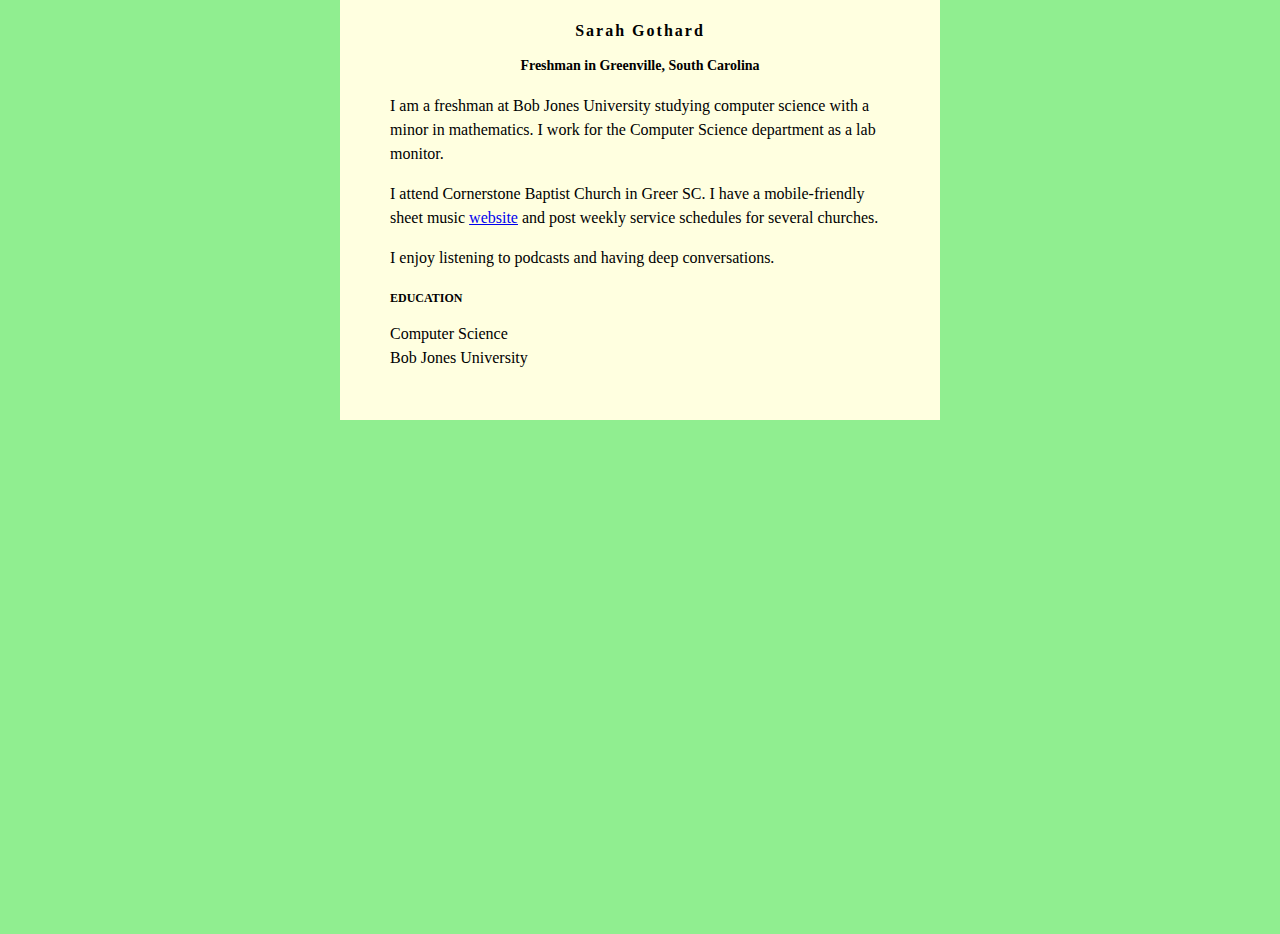
==== index.html @ 265f7d06 "Create index.html" ====
<html>
<head>
<style>
body {
    background: lightgreen;
    font-family: Verdana;
}  
#content {
    background: lightyellow;
    min-width: 200px;
    max-width: 500px;
    padding: 50px;
    margin: auto;
    margin-top: -50px;
    line-height: 150%;
}
h1 {
    letter-spacing: 2px;
    font-size: 16px;
    text-align: center;
}
h2 {
    font-size: 14px;
    text-align: center;
}
h3 {
    font-size: 12px;
}
</style>
</head>    
<body>
    <div id="content">
        <h1>Sarah Gothard</h1>
        <h2>Freshman in Greenville, South Carolina</h2>
        
         <p>I am a freshman at Bob Jones University studying computer science with a minor in 
            mathematics. I work for the Computer Science department as a lab monitor.</p>
         <p>
            I attend Cornerstone Baptist Church in Greer SC. I have a mobile-friendly 
            sheet music <a href="https://mobilehymns.org/">website</a> and post weekly service
            schedules for several churches.
         </p> 
         <p>
            I enjoy listening to podcasts and having deep conversations.
         </p>
        <h3>EDUCATION</h3>
        Computer Science<br />
        Bob Jones University
    </div>
           
</body>
</html>
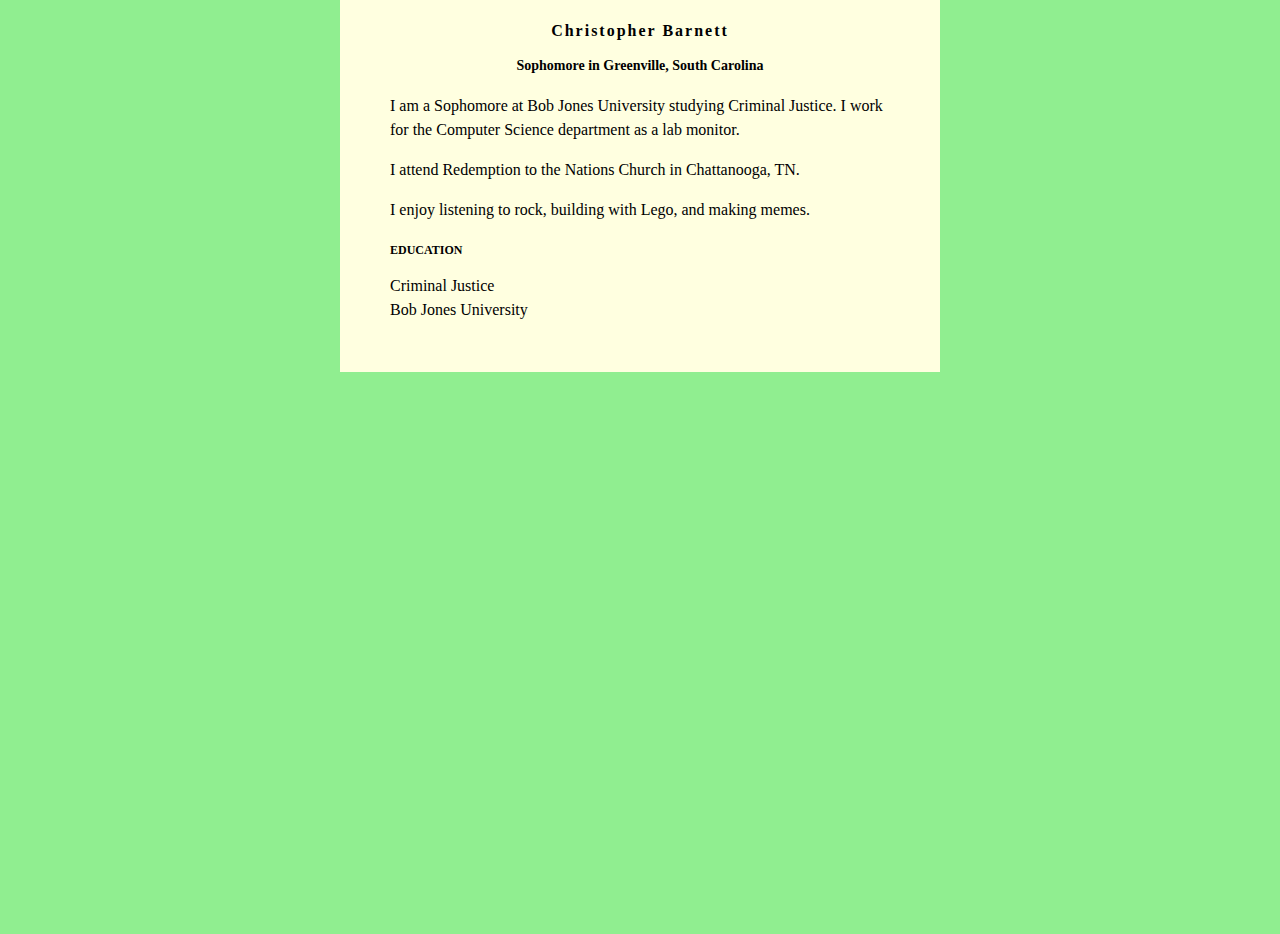
==== commit a2764709: "Update index.html" ====
--- a/index.html
+++ b/index.html
@@ -30,21 +30,18 @@
 </head>    
 <body>
     <div id="content">
-        <h1>Sarah Gothard</h1>
-        <h2>Freshman in Greenville, South Carolina</h2>
+        <h1>Christopher Barnett</h1>
+        <h2>Sophomore in Greenville, South Carolina</h2>
         
-         <p>I am a freshman at Bob Jones University studying computer science with a minor in 
-            mathematics. I work for the Computer Science department as a lab monitor.</p>
+         <p>I am a Sophomore at Bob Jones University studying Criminal Justice. I work for the Computer Science department as a lab monitor.</p>
          <p>
-            I attend Cornerstone Baptist Church in Greer SC. I have a mobile-friendly 
-            sheet music <a href="https://mobilehymns.org/">website</a> and post weekly service
-            schedules for several churches.
+            I attend Redemption to the Nations Church in Chattanooga, TN.
          </p> 
          <p>
-            I enjoy listening to podcasts and having deep conversations.
+            I enjoy listening to rock, building with Lego, and making memes.
          </p>
         <h3>EDUCATION</h3>
-        Computer Science<br />
+        Criminal Justice<br />
         Bob Jones University
     </div>
            
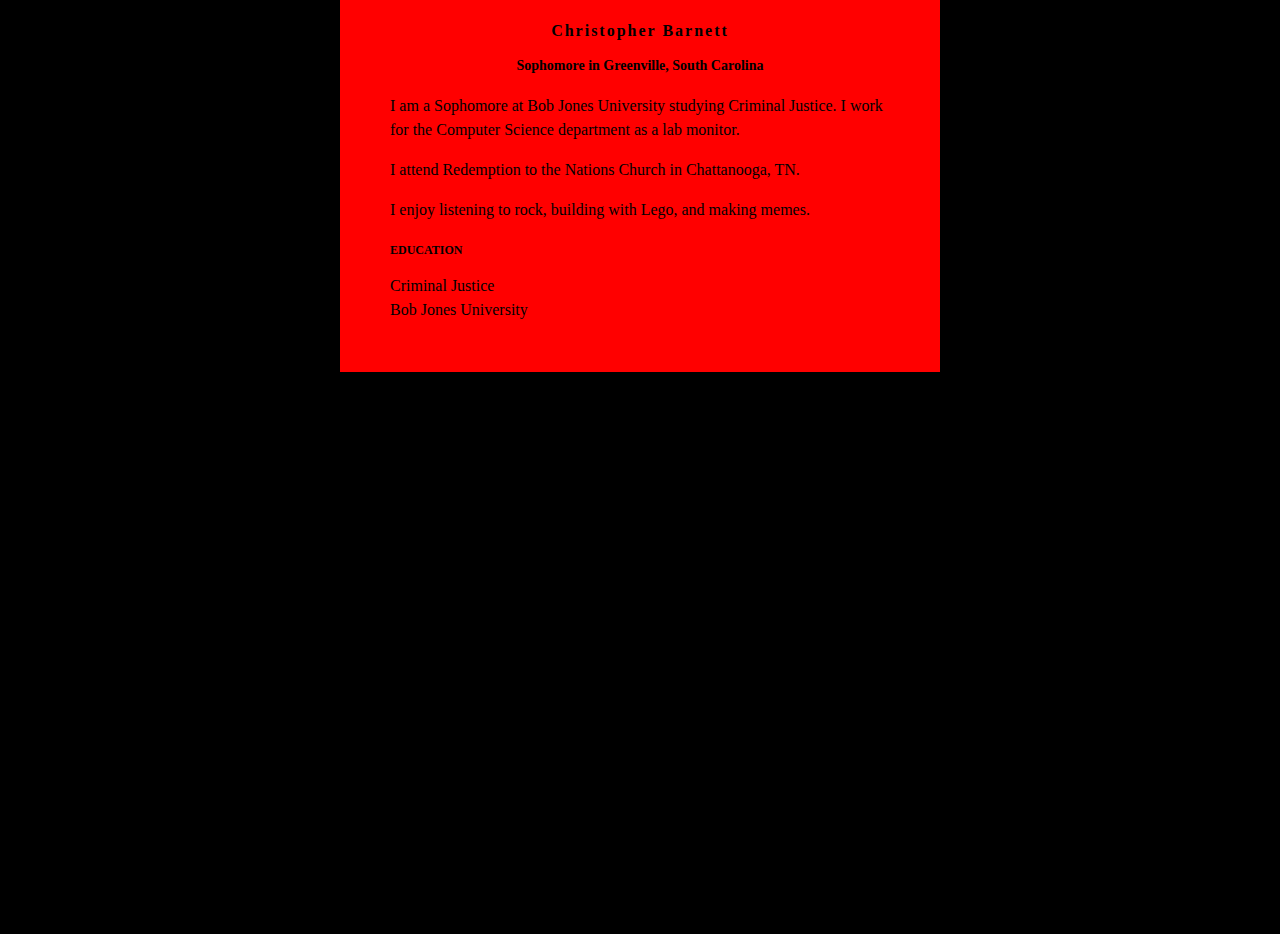
==== commit e97cc681: "Update index.html" ====
--- a/index.html
+++ b/index.html
@@ -2,11 +2,11 @@
 <head>
 <style>
 body {
-    background: lightgreen;
+    background: black;
     font-family: Verdana;
 }  
 #content {
-    background: lightyellow;
+    background: red;
     min-width: 200px;
     max-width: 500px;
     padding: 50px;
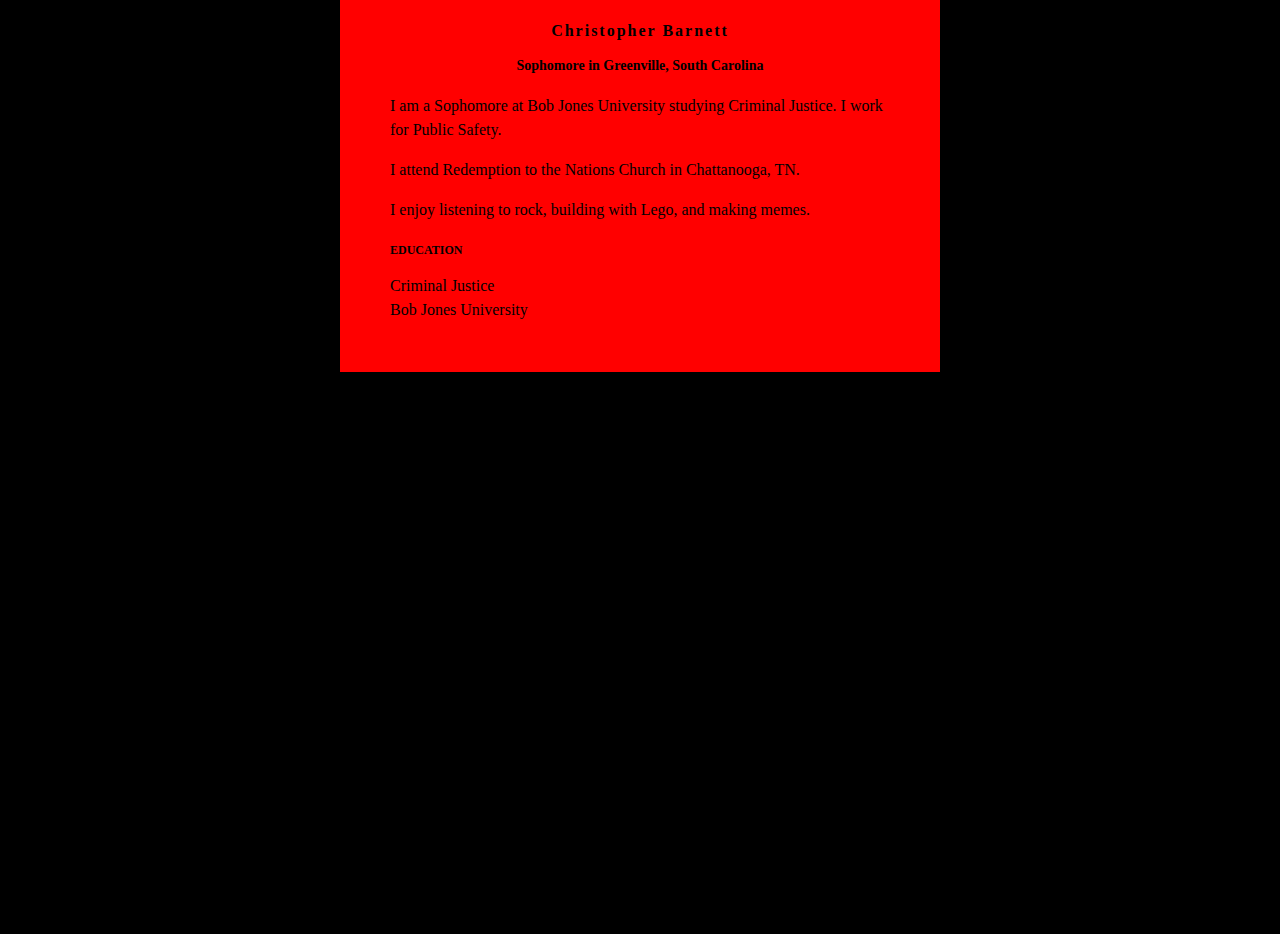
==== commit 10271174: "Update index.html" ====
--- a/index.html
+++ b/index.html
@@ -33,7 +33,7 @@
         <h1>Christopher Barnett</h1>
         <h2>Sophomore in Greenville, South Carolina</h2>
         
-         <p>I am a Sophomore at Bob Jones University studying Criminal Justice. I work for the Computer Science department as a lab monitor.</p>
+         <p>I am a Sophomore at Bob Jones University studying Criminal Justice. I work for Public Safety.</p>
          <p>
             I attend Redemption to the Nations Church in Chattanooga, TN.
          </p> 
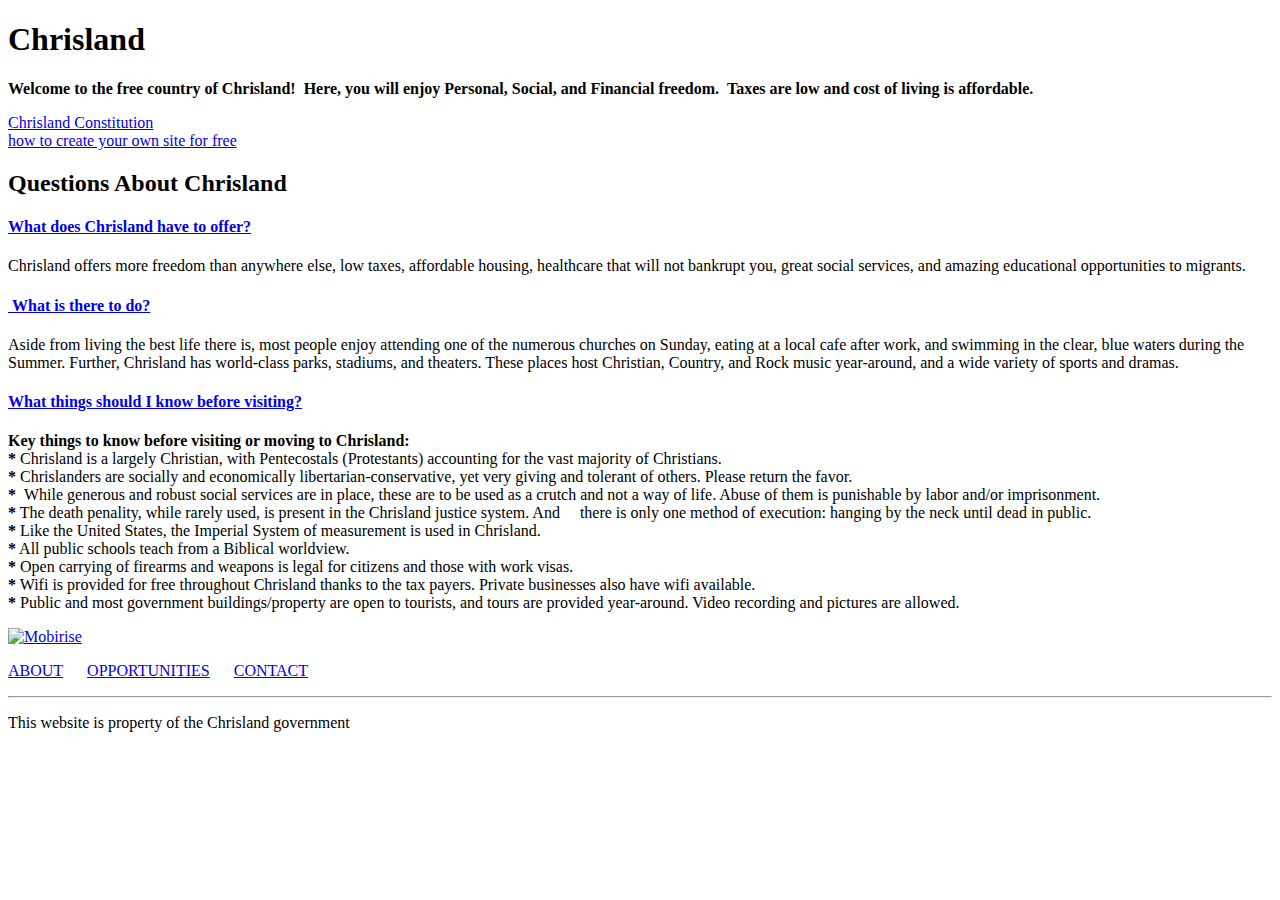
==== commit 24a8531f: "Update index.html" ====
--- a/index.html
+++ b/index.html
@@ -1,49 +1,196 @@
-<html>
+<!DOCTYPE html>
+<html  >
 <head>
-<style>
-body {
-    background: black;
-    font-family: Verdana;
-}  
-#content {
-    background: red;
-    min-width: 200px;
-    max-width: 500px;
-    padding: 50px;
-    margin: auto;
-    margin-top: -50px;
-    line-height: 150%;
-}
-h1 {
-    letter-spacing: 2px;
-    font-size: 16px;
-    text-align: center;
-}
-h2 {
-    font-size: 14px;
-    text-align: center;
-}
-h3 {
-    font-size: 12px;
-}
-</style>
-</head>    
+  <!-- Site made with Mobirise Website Builder v4.12.4, https://mobirise.com -->
+  <meta charset="UTF-8">
+  <meta http-equiv="X-UA-Compatible" content="IE=edge">
+  <meta name="generator" content="Mobirise v4.12.4, mobirise.com">
+  <meta name="viewport" content="width=device-width, initial-scale=1, minimum-scale=1">
+  <link rel="shortcut icon" href="assets/images/logo4.png" type="image/x-icon">
+  <meta name="description" content="">
+  
+  
+  <title>Home</title>
+  <link rel="stylesheet" href="assets/web/assets/mobirise-icons/mobirise-icons.css">
+  <link rel="stylesheet" href="assets/bootstrap/css/bootstrap.min.css">
+  <link rel="stylesheet" href="assets/bootstrap/css/bootstrap-grid.min.css">
+  <link rel="stylesheet" href="assets/bootstrap/css/bootstrap-reboot.min.css">
+  <link rel="stylesheet" href="assets/tether/tether.min.css">
+  <link rel="stylesheet" href="assets/socicon/css/styles.css">
+  <link rel="stylesheet" href="assets/theme/css/style.css">
+  <link rel="preload" as="style" href="assets/mobirise/css/mbr-additional.css"><link rel="stylesheet" href="assets/mobirise/css/mbr-additional.css" type="text/css">
+  
+  
+  
+</head>
 <body>
-    <div id="content">
-        <h1>Christopher Barnett</h1>
-        <h2>Sophomore in Greenville, South Carolina</h2>
-        
-         <p>I am a Sophomore at Bob Jones University studying Criminal Justice. I work for Public Safety.</p>
-         <p>
-            I attend Redemption to the Nations Church in Chattanooga, TN.
-         </p> 
-         <p>
-            I enjoy listening to rock, building with Lego, and making memes.
-         </p>
-        <h3>EDUCATION</h3>
-        Criminal Justice<br />
-        Bob Jones University
+  <section class="header6 cid-tBwHPE3G4o mbr-fullscreen mbr-parallax-background" id="header6-0">
+
+    
+
+    <div class="mbr-overlay" style="opacity: 0.5; background-color: rgb(35, 35, 35);">
     </div>
-           
+
+    <div class="container">
+        <div class="row justify-content-md-center">
+            <div class="mbr-white col-md-10">
+                <h1 class="mbr-section-title align-center mbr-bold pb-3 mbr-fonts-style display-1">Chrisland</h1>
+                <p class="mbr-text align-center pb-3 mbr-fonts-style display-5"><strong>Welcome to the free country of Chrisland! &nbsp;Here, you will enjoy Personal, Social, and Financial freedom. &nbsp;Taxes are low and cost of living is affordable.</strong></p>
+                <div class="mbr-section-btn align-center"><a class="btn btn-md btn-success display-4" href="https://docs.google.com/document/d/e/2PACX-1vSbXCii3hZVvf7lyEl55mrnI_8a9PyeMr1qzraVo12JMbPNkFBTXRj4nheoCAknVVSZmgW0t6hSSwcq/pub">Chrisland Constitution</a></div>
+            </div>
+        </div>
+    </div>
+
+    <div class="mbr-arrow hidden-sm-down" aria-hidden="true">
+        <a href="#next">
+            <i class="mbri-down mbr-iconfont"></i>
+        </a>
+    </div>
+</section>
+
+<section class="engine"><a href="https://mobirise.info/b">how to create your own site for free</a></section><section class="accordion1 cid-tBwKvWwZhB" id="accordion1-2">
+
+    
+
+    
+    <div class="container">
+        <div class="media-container-row">
+            <div class="col-12 col-md-8">
+                <div class="section-head text-center space30">
+                    <h2 class="mbr-section-title pb-5 mbr-fonts-style display-2"><strong>Questions About Chrisland</strong></h2>
+                </div>
+                <div class="clearfix"></div>
+                <div id="bootstrap-accordion_2" class="panel-group accordionStyles accordion" role="tablist" aria-multiselectable="true">
+                    <div class="card">
+                        <div class="card-header" role="tab" id="headingOne">
+                            <a role="button" class="panel-title collapsed text-black" data-toggle="collapse" data-core="" href="#collapse1_2" aria-expanded="false" aria-controls="collapse1">
+                                <h4 class="mbr-fonts-style display-5">
+                                    <span class="sign mbr-iconfont mbri-arrow-down inactive"></span>
+                                    What does Chrisland have to offer?</h4>
+                            </a>
+                        </div>
+                        <div id="collapse1_2" class="panel-collapse noScroll collapse " role="tabpanel" aria-labelledby="headingOne" data-parent="#bootstrap-accordion_2">
+                            <div class="panel-body p-4">
+                                <p class="mbr-fonts-style panel-text display-7">Chrisland offers more freedom than anywhere else, low taxes, affordable housing, healthcare that will not bankrupt you, great social services, and amazing educational opportunities to migrants.</p>
+                            </div>
+                        </div>
+                    </div>
+                    <div class="card">
+                        <div class="card-header" role="tab" id="headingTwo">
+                            <a role="button" class="collapsed panel-title text-black" data-toggle="collapse" data-core="" href="#collapse2_2" aria-expanded="false" aria-controls="collapse2">
+                                <h4 class="mbr-fonts-style display-5">
+                                    <span class="sign mbr-iconfont mbri-arrow-down inactive"></span>&nbsp;What is there to do?</h4>
+                            </a>
+                            
+                        </div>
+                        <div id="collapse2_2" class="panel-collapse noScroll collapse" role="tabpanel" aria-labelledby="headingTwo" data-parent="#bootstrap-accordion_2">
+                            <div class="panel-body p-4">
+                                <p class="mbr-fonts-style panel-text display-7">Aside from living the best life there is, most people enjoy attending one of the numerous churches on Sunday, eating at a local cafe after work, and swimming in the clear, blue waters during the Summer. Further, Chrisland has world-class parks, stadiums, and theaters. These places host Christian, Country, and Rock music year-around, and a wide variety of sports and dramas.</p>
+                            </div>
+                        </div>
+                    </div>
+                    <div class="card">
+                        <div class="card-header" role="tab" id="headingThree">
+                            <a role="button" class="collapsed text-black panel-title" data-toggle="collapse" data-core="" href="#collapse3_2" aria-expanded="false" aria-controls="collapse3">
+                                <h4 class="mbr-fonts-style display-5">
+                                    <span class="sign mbr-iconfont mbri-arrow-down inactive"></span> What things should I know before visiting?</h4>
+                            </a>
+                        </div>
+                        <div id="collapse3_2" class="panel-collapse noScroll collapse" role="tabpanel" aria-labelledby="headingThree" data-parent="#bootstrap-accordion_2">
+                            <div class="panel-body p-4">
+                                <p class="mbr-fonts-style panel-text display-7"><strong>Key things to know before visiting or moving to Chrisland:</strong><br><strong>*</strong> Chrisland is a largely Christian, with Pentecostals (Protestants) accounting for the vast majority of Christians.<br><strong>*</strong> Chrislanders are socially and economically libertarian-conservative, yet very giving and tolerant of others. Please return the favor.<br><strong>*</strong> &nbsp;While generous and robust social services are in place, these are to be used as a crutch and not a way of life. Abuse of them is punishable by labor and/or imprisonment.<br><strong>*</strong> The death penality, while rarely used, is present in the Chrisland justice system. And &nbsp; &nbsp; there is only one method of execution: hanging by the neck until dead in public.<br><strong>* </strong>Like the United States, the Imperial System of measurement is used in Chrisland.<br><strong>*</strong> All public schools teach from a Biblical worldview.<br><strong>*</strong> Open carrying of firearms and weapons is legal for citizens and those with work visas.<br><strong>*</strong> Wifi is provided for free throughout Chrisland thanks to the tax payers. Private businesses also have wifi available.<br><strong>*</strong> Public and most government buildings/property are open to tourists, and tours are provided year-around. Video recording and pictures are allowed.<br></p>
+                            </div>
+                        </div>
+                    </div>
+                    
+                    
+                    
+                </div>
+            </div>
+        </div>
+    </div>
+</section>
+
+<section class="cid-tBTNDSabBV" id="footer5-9">
+
+    
+
+    
+
+    <div class="container">
+        <div class="media-container-row">
+            <div class="col-md-3">
+                <div class="media-wrap">
+                    <a href="https://www.youtube.com/shorts/a-_w6BYlEB4" target="_blank">
+                       <img src="assets/images/libertarian-flag-1.png" alt="Mobirise" title="">
+                    </a>
+                </div>
+            </div>
+            <div class="col-md-9">
+                <p class="mbr-text align-right links mbr-fonts-style display-7">
+                    <a href="page1.html" class="text-black">ABOUT</a>&nbsp; &nbsp; &nbsp;&nbsp;<a href="page2.html" class="text-black">OPPORTUNITIES</a>&nbsp; &nbsp; &nbsp;&nbsp;<a href="page3.html" class="text-black">CONTACT</a>
+                </p>
+            </div>
+        </div>
+        <div class="footer-lower">
+            <div class="media-container-row">
+                <div class="col-md-12">
+                    <hr>
+                </div>
+            </div>
+            <div class="media-container-row mbr-white">
+                <div class="col-md-6 copyright">
+                    <p class="mbr-text mbr-fonts-style display-7">This website is property of the Chrisland government</p>
+                </div>
+                <div class="col-md-6">
+                    <div class="social-list align-right">
+                        <div class="soc-item">
+                            <a href="https://twitter.com/mobirise" target="_blank">
+                                <span class="socicon-twitter socicon mbr-iconfont mbr-iconfont-social"></span>
+                            </a>
+                        </div>
+                        <div class="soc-item">
+                            <a href="https://www.facebook.com/pages/Mobirise/1616226671953247" target="_blank">
+                                <span class="socicon-facebook socicon mbr-iconfont mbr-iconfont-social"></span>
+                            </a>
+                        </div>
+                        <div class="soc-item">
+                            <a href="https://www.youtube.com/c/mobirise" target="_blank">
+                                <span class="socicon-youtube socicon mbr-iconfont mbr-iconfont-social"></span>
+                            </a>
+                        </div>
+                        <div class="soc-item">
+                            <a href="https://instagram.com/mobirise" target="_blank">
+                                <span class="socicon-instagram socicon mbr-iconfont mbr-iconfont-social"></span>
+                            </a>
+                        </div>
+                        <div class="soc-item">
+                            <a href="https://plus.google.com/u/0/+Mobirise" target="_blank">
+                                <span class="socicon-googleplus socicon mbr-iconfont mbr-iconfont-social"></span>
+                            </a>
+                        </div>
+                        <div class="soc-item">
+                            <a href="https://www.behance.net/Mobirise" target="_blank">
+                                <span class="socicon-behance socicon mbr-iconfont mbr-iconfont-social"></span>
+                            </a>
+                        </div>
+                    </div>
+                </div>
+            </div>
+        </div>
+    </div>
+</section>
+
+
+  <script src="assets/web/assets/jquery/jquery.min.js"></script>
+  <script src="assets/popper/popper.min.js"></script>
+  <script src="assets/bootstrap/js/bootstrap.min.js"></script>
+  <script src="assets/tether/tether.min.js"></script>
+  <script src="assets/smoothscroll/smooth-scroll.js"></script>
+  <script src="assets/parallax/jarallax.min.js"></script>
+  <script src="assets/mbr-switch-arrow/mbr-switch-arrow.js"></script>
+  <script src="assets/theme/js/script.js"></script>
+  
+  
 </body>
 </html>
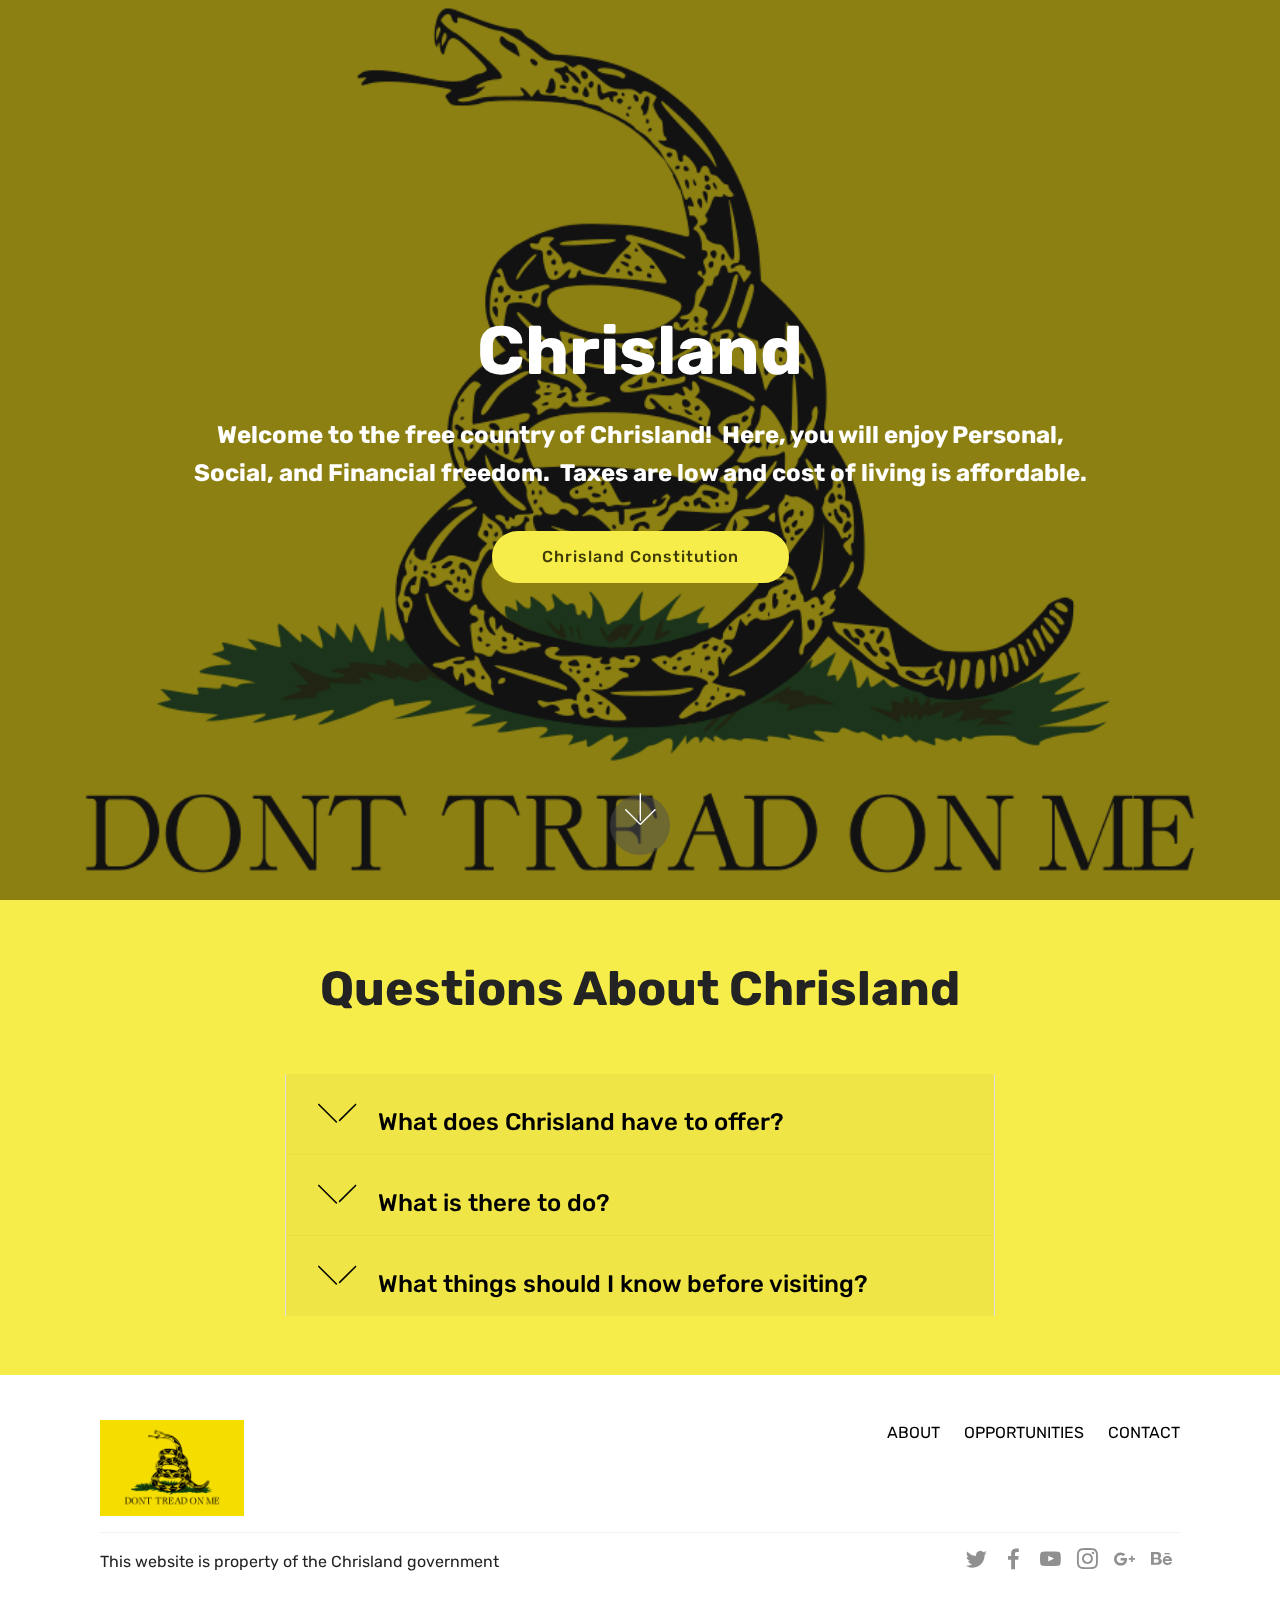
==== commit 3c5d7378: "Add files via upload" ====
--- a/index.html
+++ b/index.html
@@ -193,4 +193,4 @@
   
   
 </body>
-</html>
+</html>--- a/assets/web/assets/mobirise-icons/mobirise-icons.css
+++ b/assets/web/assets/mobirise-icons/mobirise-icons.css
@@ -0,0 +1,477 @@
+@font-face {
+  font-family: 'MobiriseIcons';
+  src:  url('mobirise-icons.eot?spat4u');
+  src:  url('mobirise-icons.eot?spat4u#iefix') format('embedded-opentype'),
+    url('mobirise-icons.ttf?spat4u') format('truetype'),
+    url('mobirise-icons.woff?spat4u') format('woff'),
+    url('mobirise-icons.svg?spat4u#MobiriseIcons') format('svg');
+  font-weight: normal;
+  font-style: normal;
+  font-display: swap;
+}
+
+[class^="mbri-"], [class*=" mbri-"] {
+  /* use !important to prevent issues with browser extensions that change fonts */
+  font-family: MobiriseIcons !important;
+  speak: none;
+  font-style: normal;
+  font-weight: normal;
+  font-variant: normal;
+  text-transform: none;
+  line-height: 1;
+
+  /* Better Font Rendering =========== */
+  -webkit-font-smoothing: antialiased;
+  -moz-osx-font-smoothing: grayscale;
+}
+
+.mbri-add-submenu:before {
+  content: "\e900";
+}
+.mbri-alert:before {
+  content: "\e901";
+}
+.mbri-align-center:before {
+  content: "\e902";
+}
+.mbri-align-justify:before {
+  content: "\e903";
+}
+.mbri-align-left:before {
+  content: "\e904";
+}
+.mbri-align-right:before {
+  content: "\e905";
+}
+.mbri-android:before {
+  content: "\e906";
+}
+.mbri-apple:before {
+  content: "\e907";
+}
+.mbri-arrow-down:before {
+  content: "\e908";
+}
+.mbri-arrow-next:before {
+  content: "\e909";
+}
+.mbri-arrow-prev:before {
+  content: "\e90a";
+}
+.mbri-arrow-up:before {
+  content: "\e90b";
+}
+.mbri-bold:before {
+  content: "\e90c";
+}
+.mbri-bookmark:before {
+  content: "\e90d";
+}
+.mbri-bootstrap:before {
+  content: "\e90e";
+}
+.mbri-briefcase:before {
+  content: "\e90f";
+}
+.mbri-browse:before {
+  content: "\e910";
+}
+.mbri-bulleted-list:before {
+  content: "\e911";
+}
+.mbri-calendar:before {
+  content: "\e912";
+}
+.mbri-camera:before {
+  content: "\e913";
+}
+.mbri-cart-add:before {
+  content: "\e914";
+}
+.mbri-cart-full:before {
+  content: "\e915";
+}
+.mbri-cash:before {
+  content: "\e916";
+}
+.mbri-change-style:before {
+  content: "\e917";
+}
+.mbri-chat:before {
+  content: "\e918";
+}
+.mbri-clock:before {
+  content: "\e919";
+}
+.mbri-close:before {
+  content: "\e91a";
+}
+.mbri-cloud:before {
+  content: "\e91b";
+}
+.mbri-code:before {
+  content: "\e91c";
+}
+.mbri-contact-form:before {
+  content: "\e91d";
+}
+.mbri-credit-card:before {
+  content: "\e91e";
+}
+.mbri-cursor-click:before {
+  content: "\e91f";
+}
+.mbri-cust-feedback:before {
+  content: "\e920";
+}
+.mbri-database:before {
+  content: "\e921";
+}
+.mbri-delivery:before {
+  content: "\e922";
+}
+.mbri-desktop:before {
+  content: "\e923";
+}
+.mbri-devices:before {
+  content: "\e924";
+}
+.mbri-down:before {
+  content: "\e925";
+}
+.mbri-download:before {
+  content: "\e989";
+}
+.mbri-drag-n-drop:before {
+  content: "\e927";
+}
+.mbri-drag-n-drop2:before {
+  content: "\e928";
+}
+.mbri-edit:before {
+  content: "\e929";
+}
+.mbri-edit2:before {
+  content: "\e92a";
+}
+.mbri-error:before {
+  content: "\e92b";
+}
+.mbri-extension:before {
+  content: "\e92c";
+}
+.mbri-features:before {
+  content: "\e92d";
+}
+.mbri-file:before {
+  content: "\e92e";
+}
+.mbri-flag:before {
+  content: "\e92f";
+}
+.mbri-folder:before {
+  content: "\e930";
+}
+.mbri-gift:before {
+  content: "\e931";
+}
+.mbri-github:before {
+  content: "\e932";
+}
+.mbri-globe:before {
+  content: "\e933";
+}
+.mbri-globe-2:before {
+  content: "\e934";
+}
+.mbri-growing-chart:before {
+  content: "\e935";
+}
+.mbri-hearth:before {
+  content: "\e936";
+}
+.mbri-help:before {
+  content: "\e937";
+}
+.mbri-home:before {
+  content: "\e938";
+}
+.mbri-hot-cup:before {
+  content: "\e939";
+}
+.mbri-idea:before {
+  content: "\e93a";
+}
+.mbri-image-gallery:before {
+  content: "\e93b";
+}
+.mbri-image-slider:before {
+  content: "\e93c";
+}
+.mbri-info:before {
+  content: "\e93d";
+}
+.mbri-italic:before {
+  content: "\e93e";
+}
+.mbri-key:before {
+  content: "\e93f";
+}
+.mbri-laptop:before {
+  content: "\e940";
+}
+.mbri-layers:before {
+  content: "\e941";
+}
+.mbri-left-right:before {
+  content: "\e942";
+}
+.mbri-left:before {
+  content: "\e943";
+}
+.mbri-letter:before {
+  content: "\e944";
+}
+.mbri-like:before {
+  content: "\e945";
+}
+.mbri-link:before {
+  content: "\e946";
+}
+.mbri-lock:before {
+  content: "\e947";
+}
+.mbri-login:before {
+  content: "\e948";
+}
+.mbri-logout:before {
+  content: "\e949";
+}
+.mbri-magic-stick:before {
+  content: "\e94a";
+}
+.mbri-map-pin:before {
+  content: "\e94b";
+}
+.mbri-menu:before {
+  content: "\e94c";
+}
+.mbri-mobile:before {
+  content: "\e94d";
+}
+.mbri-mobile2:before {
+  content: "\e94e";
+}
+.mbri-mobirise:before {
+  content: "\e94f";
+}
+.mbri-more-horizontal:before {
+  content: "\e950";
+}
+.mbri-more-vertical:before {
+  content: "\e951";
+}
+.mbri-music:before {
+  content: "\e952";
+}
+.mbri-new-file:before {
+  content: "\e953";
+}
+.mbri-numbered-list:before {
+  content: "\e954";
+}
+.mbri-opened-folder:before {
+  content: "\e955";
+}
+.mbri-pages:before {
+  content: "\e956";
+}
+.mbri-paper-plane:before {
+  content: "\e957";
+}
+.mbri-paperclip:before {
+  content: "\e958";
+}
+.mbri-photo:before {
+  content: "\e959";
+}
+.mbri-photos:before {
+  content: "\e95a";
+}
+.mbri-pin:before {
+  content: "\e95b";
+}
+.mbri-play:before {
+  content: "\e95c";
+}
+.mbri-plus:before {
+  content: "\e95d";
+}
+.mbri-preview:before {
+  content: "\e95e";
+}
+.mbri-print:before {
+  content: "\e95f";
+}
+.mbri-protect:before {
+  content: "\e960";
+}
+.mbri-question:before {
+  content: "\e961";
+}
+.mbri-quote-left:before {
+  content: "\e962";
+}
+.mbri-quote-right:before {
+  content: "\e963";
+}
+.mbri-refresh:before {
+  content: "\e964";
+}
+.mbri-responsive:before {
+  content: "\e965";
+}
+.mbri-right:before {
+  content: "\e966";
+}
+.mbri-rocket:before {
+  content: "\e967";
+}
+.mbri-sad-face:before {
+  content: "\e968";
+}
+.mbri-sale:before {
+  content: "\e969";
+}
+.mbri-save:before {
+  content: "\e96a";
+}
+.mbri-search:before {
+  content: "\e96b";
+}
+.mbri-setting:before {
+  content: "\e96c";
+}
+.mbri-setting2:before {
+  content: "\e96d";
+}
+.mbri-setting3:before {
+  content: "\e96e";
+}
+.mbri-share:before {
+  content: "\e96f";
+}
+.mbri-shopping-bag:before {
+  content: "\e970";
+}
+.mbri-shopping-basket:before {
+  content: "\e971";
+}
+.mbri-shopping-cart:before {
+  content: "\e972";
+}
+.mbri-sites:before {
+  content: "\e973";
+}
+.mbri-smile-face:before {
+  content: "\e974";
+}
+.mbri-speed:before {
+  content: "\e975";
+}
+.mbri-star:before {
+  content: "\e976";
+}
+.mbri-success:before {
+  content: "\e977";
+}
+.mbri-sun:before {
+  content: "\e978";
+}
+.mbri-sun2:before {
+  content: "\e979";
+}
+.mbri-tablet:before {
+  content: "\e97a";
+}
+.mbri-tablet-vertical:before {
+  content: "\e97b";
+}
+.mbri-target:before {
+  content: "\e97c";
+}
+.mbri-timer:before {
+  content: "\e97d";
+}
+.mbri-to-ftp:before {
+  content: "\e97e";
+}
+.mbri-to-local-drive:before {
+  content: "\e97f";
+}
+.mbri-touch-swipe:before {
+  content: "\e980";
+}
+.mbri-touch:before {
+  content: "\e981";
+}
+.mbri-trash:before {
+  content: "\e982";
+}
+.mbri-underline:before {
+  content: "\e983";
+}
+.mbri-unlink:before {
+  content: "\e984";
+}
+.mbri-unlock:before {
+  content: "\e985";
+}
+.mbri-up-down:before {
+  content: "\e986";
+}
+.mbri-up:before {
+  content: "\e987";
+}
+.mbri-update:before {
+  content: "\e988";
+}
+.mbri-upload:before {
+ content: "\e926"; 
+}
+.mbri-user:before {
+  content: "\e98a";
+}
+.mbri-user2:before {
+  content: "\e98b";
+}
+.mbri-users:before {
+  content: "\e98c";
+}
+.mbri-video:before {
+  content: "\e98d";
+}
+.mbri-video-play:before {
+  content: "\e98e";
+}
+.mbri-watch:before {
+  content: "\e98f";
+}
+.mbri-website-theme:before {
+  content: "\e990";
+}
+.mbri-wifi:before {
+  content: "\e991";
+}
+.mbri-windows:before {
+  content: "\e992";
+}
+.mbri-zoom-out:before {
+  content: "\e993";
+}
+.mbri-redo:before {
+  content: "\e994";
+}
+.mbri-undo:before {
+  content: "\e995";
+}
--- a/assets/socicon/css/styles.css
+++ b/assets/socicon/css/styles.css
@@ -0,0 +1,933 @@
+@charset "UTF-8";
+
+@font-face {
+  font-family: 'Socicon';
+  src:  url('../fonts/socicon.eot');
+  src:  url('../fonts/socicon.eot?#iefix') format('embedded-opentype'),
+    url('../fonts/socicon.woff2') format('woff2'),
+    url('../fonts/socicon.ttf') format('truetype'),
+    url('../fonts/socicon.woff') format('woff'),
+    url('../fonts/socicon.svg#socicon') format('svg');
+  font-weight: normal;
+  font-style: normal;
+}
+
+[data-icon]:before {
+  font-family: "socicon" !important;
+  content: attr(data-icon);
+  font-style: normal !important;
+  font-weight: normal !important;
+  font-variant: normal !important;
+  text-transform: none !important;
+  speak: none;
+  line-height: 1;
+  -webkit-font-smoothing: antialiased;
+  -moz-osx-font-smoothing: grayscale;
+}
+
+[class^="socicon-"], [class*=" socicon-"] {
+  /* use !important to prevent issues with browser extensions that change fonts */
+  font-family: 'Socicon' !important;
+  speak: none;
+  font-style: normal;
+  font-weight: normal;
+  font-variant: normal;
+  text-transform: none;
+  line-height: 1;
+
+  /* Better Font Rendering =========== */
+  -webkit-font-smoothing: antialiased;
+  -moz-osx-font-smoothing: grayscale;
+}
+
+.socicon-eitaa:before {
+  content: "\e97c";
+}
+.socicon-soroush:before {
+  content: "\e97d";
+}
+.socicon-bale:before {
+  content: "\e97e";
+}
+.socicon-zazzle:before {
+  content: "\e97b";
+}
+.socicon-society6:before {
+  content: "\e97a";
+}
+.socicon-redbubble:before {
+  content: "\e979";
+}
+.socicon-avvo:before {
+  content: "\e978";
+}
+.socicon-stitcher:before {
+  content: "\e977";
+}
+.socicon-googlehangouts:before {
+  content: "\e974";
+}
+.socicon-dlive:before {
+  content: "\e975";
+}
+.socicon-vsco:before {
+  content: "\e976";
+}
+.socicon-flipboard:before {
+  content: "\e973";
+}
+.socicon-ubuntu:before {
+  content: "\e958";
+}
+.socicon-artstation:before {
+  content: "\e959";
+}
+.socicon-invision:before {
+  content: "\e95a";
+}
+.socicon-torial:before {
+  content: "\e95b";
+}
+.socicon-collectorz:before {
+  content: "\e95c";
+}
+.socicon-seenthis:before {
+  content: "\e95d";
+}
+.socicon-googleplaymusic:before {
+  content: "\e95e";
+}
+.socicon-debian:before {
+  content: "\e95f";
+}
+.socicon-filmfreeway:before {
+  content: "\e960";
+}
+.socicon-gnome:before {
+  content: "\e961";
+}
+.socicon-itchio:before {
+  content: "\e962";
+}
+.socicon-jamendo:before {
+  content: "\e963";
+}
+.socicon-mix:before {
+  content: "\e964";
+}
+.socicon-sharepoint:before {
+  content: "\e965";
+}
+.socicon-tinder:before {
+  content: "\e966";
+}
+.socicon-windguru:before {
+  content: "\e967";
+}
+.socicon-cdbaby:before {
+  content: "\e968";
+}
+.socicon-elementaryos:before {
+  content: "\e969";
+}
+.socicon-stage32:before {
+  content: "\e96a";
+}
+.socicon-tiktok:before {
+  content: "\e96b";
+}
+.socicon-gitter:before {
+  content: "\e96c";
+}
+.socicon-letterboxd:before {
+  content: "\e96d";
+}
+.socicon-threema:before {
+  content: "\e96e";
+}
+.socicon-splice:before {
+  content: "\e96f";
+}
+.socicon-metapop:before {
+  content: "\e970";
+}
+.socicon-naver:before {
+  content: "\e971";
+}
+.socicon-remote:before {
+  content: "\e972";
+}
+.socicon-internet:before {
+  content: "\e957";
+}
+.socicon-moddb:before {
+  content: "\e94b";
+}
+.socicon-indiedb:before {
+  content: "\e94c";
+}
+.socicon-traxsource:before {
+  content: "\e94d";
+}
+.socicon-gamefor:before {
+  content: "\e94e";
+}
+.socicon-pixiv:before {
+  content: "\e94f";
+}
+.socicon-myanimelist:before {
+  content: "\e950";
+}
+.socicon-blackberry:before {
+  content: "\e951";
+}
+.socicon-wickr:before {
+  content: "\e952";
+}
+.socicon-spip:before {
+  content: "\e953";
+}
+.socicon-napster:before {
+  content: "\e954";
+}
+.socicon-beatport:before {
+  content: "\e955";
+}
+.socicon-hackerone:before {
+  content: "\e956";
+}
+.socicon-hackernews:before {
+  content: "\e946";
+}
+.socicon-smashwords:before {
+  content: "\e947";
+}
+.socicon-kobo:before {
+  content: "\e948";
+}
+.socicon-bookbub:before {
+  content: "\e949";
+}
+.socicon-mailru:before {
+  content: "\e94a";
+}
+.socicon-gitlab:before {
+  content: "\e945";
+}
+.socicon-instructables:before {
+  content: "\e944";
+}
+.socicon-portfolio:before {
+  content: "\e943";
+}
+.socicon-codered:before {
+  content: "\e940";
+}
+.socicon-origin:before {
+  content: "\e941";
+}
+.socicon-nextdoor:before {
+  content: "\e942";
+}
+.socicon-udemy:before {
+  content: "\e93f";
+}
+.socicon-livemaster:before {
+  content: "\e93e";
+}
+.socicon-crunchbase:before {
+  content: "\e93b";
+}
+.socicon-homefy:before {
+  content: "\e93c";
+}
+.socicon-calendly:before {
+  content: "\e93d";
+}
+.socicon-realtor:before {
+  content: "\e90f";
+}
+.socicon-tidal:before {
+  content: "\e910";
+}
+.socicon-qobuz:before {
+  content: "\e911";
+}
+.socicon-natgeo:before {
+  content: "\e912";
+}
+.socicon-mastodon:before {
+  content: "\e913";
+}
+.socicon-unsplash:before {
+  content: "\e914";
+}
+.socicon-homeadvisor:before {
+  content: "\e915";
+}
+.socicon-angieslist:before {
+  content: "\e916";
+}
+.socicon-codepen:before {
+  content: "\e917";
+}
+.socicon-slack:before {
+  content: "\e918";
+}
+.socicon-openaigym:before {
+  content: "\e919";
+}
+.socicon-logmein:before {
+  content: "\e91a";
+}
+.socicon-fiverr:before {
+  content: "\e91b";
+}
+.socicon-gotomeeting:before {
+  content: "\e91c";
+}
+.socicon-aliexpress:before {
+  content: "\e91d";
+}
+.socicon-guru:before {
+  content: "\e91e";
+}
+.socicon-appstore:before {
+  content: "\e91f";
+}
+.socicon-homes:before {
+  content: "\e920";
+}
+.socicon-zoom:before {
+  content: "\e921";
+}
+.socicon-alibaba:before {
+  content: "\e922";
+}
+.socicon-craigslist:before {
+  content: "\e923";
+}
+.socicon-wix:before {
+  content: "\e924";
+}
+.socicon-redfin:before {
+  content: "\e925";
+}
+.socicon-googlecalendar:before {
+  content: "\e926";
+}
+.socicon-shopify:before {
+  content: "\e927";
+}
+.socicon-freelancer:before {
+  content: "\e928";
+}
+.socicon-seedrs:before {
+  content: "\e929";
+}
+.socicon-bing:before {
+  content: "\e92a";
+}
+.socicon-doodle:before {
+  content: "\e92b";
+}
+.socicon-bonanza:before {
+  content: "\e92c";
+}
+.socicon-squarespace:before {
+  content: "\e92d";
+}
+.socicon-toptal:before {
+  content: "\e92e";
+}
+.socicon-gust:before {
+  content: "\e92f";
+}
+.socicon-ask:before {
+  content: "\e930";
+}
+.socicon-trulia:before {
+  content: "\e931";
+}
+.socicon-loomly:before {
+  content: "\e932";
+}
+.socicon-ghost:before {
+  content: "\e933";
+}
+.socicon-upwork:before {
+  content: "\e934";
+}
+.socicon-fundable:before {
+  content: "\e935";
+}
+.socicon-booking:before {
+  content: "\e936";
+}
+.socicon-googlemaps:before {
+  content: "\e937";
+}
+.socicon-zillow:before {
+  content: "\e938";
+}
+.socicon-niconico:before {
+  content: "\e939";
+}
+.socicon-toneden:before {
+  content: "\e93a";
+}
+.socicon-augment:before {
+  content: "\e908";
+}
+.socicon-bitbucket:before {
+  content: "\e909";
+}
+.socicon-fyuse:before {
+  content: "\e90a";
+}
+.socicon-yt-gaming:before {
+  content: "\e90b";
+}
+.socicon-sketchfab:before {
+  content: "\e90c";
+}
+.socicon-mobcrush:before {
+  content: "\e90d";
+}
+.socicon-microsoft:before {
+  content: "\e90e";
+}
+.socicon-pandora:before {
+  content: "\e907";
+}
+.socicon-messenger:before {
+  content: "\e906";
+}
+.socicon-gamewisp:before {
+  content: "\e905";
+}
+.socicon-bloglovin:before {
+  content: "\e904";
+}
+.socicon-tunein:before {
+  content: "\e903";
+}
+.socicon-gamejolt:before {
+  content: "\e901";
+}
+.socicon-trello:before {
+  content: "\e902";
+}
+.socicon-spreadshirt:before {
+  content: "\e900";
+}
+.socicon-500px:before {
+  content: "\e000";
+}
+.socicon-8tracks:before {
+  content: "\e001";
+}
+.socicon-airbnb:before {
+  content: "\e002";
+}
+.socicon-alliance:before {
+  content: "\e003";
+}
+.socicon-amazon:before {
+  content: "\e004";
+}
+.socicon-amplement:before {
+  content: "\e005";
+}
+.socicon-android:before {
+  content: "\e006";
+}
+.socicon-angellist:before {
+  content: "\e007";
+}
+.socicon-apple:before {
+  content: "\e008";
+}
+.socicon-appnet:before {
+  content: "\e009";
+}
+.socicon-baidu:before {
+  content: "\e00a";
+}
+.socicon-bandcamp:before {
+  content: "\e00b";
+}
+.socicon-battlenet:before {
+  content: "\e00c";
+}
+.socicon-mixer:before {
+  content: "\e00d";
+}
+.socicon-bebee:before {
+  content: "\e00e";
+}
+.socicon-bebo:before {
+  content: "\e00f";
+}
+.socicon-behance:before {
+  content: "\e010";
+}
+.socicon-blizzard:before {
+  content: "\e011";
+}
+.socicon-blogger:before {
+  content: "\e012";
+}
+.socicon-buffer:before {
+  content: "\e013";
+}
+.socicon-chrome:before {
+  content: "\e014";
+}
+.socicon-coderwall:before {
+  content: "\e015";
+}
+.socicon-curse:before {
+  content: "\e016";
+}
+.socicon-dailymotion:before {
+  content: "\e017";
+}
+.socicon-deezer:before {
+  content: "\e018";
+}
+.socicon-delicious:before {
+  content: "\e019";
+}
+.socicon-deviantart:before {
+  content: "\e01a";
+}
+.socicon-diablo:before {
+  content: "\e01b";
+}
+.socicon-digg:before {
+  content: "\e01c";
+}
+.socicon-discord:before {
+  content: "\e01d";
+}
+.socicon-disqus:before {
+  content: "\e01e";
+}
+.socicon-douban:before {
+  content: "\e01f";
+}
+.socicon-draugiem:before {
+  content: "\e020";
+}
+.socicon-dribbble:before {
+  content: "\e021";
+}
+.socicon-drupal:before {
+  content: "\e022";
+}
+.socicon-ebay:before {
+  content: "\e023";
+}
+.socicon-ello:before {
+  content: "\e024";
+}
+.socicon-endomodo:before {
+  content: "\e025";
+}
+.socicon-envato:before {
+  content: "\e026";
+}
+.socicon-etsy:before {
+  content: "\e027";
+}
+.socicon-facebook:before {
+  content: "\e028";
+}
+.socicon-feedburner:before {
+  content: "\e029";
+}
+.socicon-filmweb:before {
+  content: "\e02a";
+}
+.socicon-firefox:before {
+  content: "\e02b";
+}
+.socicon-flattr:before {
+  content: "\e02c";
+}
+.socicon-flickr:before {
+  content: "\e02d";
+}
+.socicon-formulr:before {
+  content: "\e02e";
+}
+.socicon-forrst:before {
+  content: "\e02f";
+}
+.socicon-foursquare:before {
+  content: "\e030";
+}
+.socicon-friendfeed:before {
+  content: "\e031";
+}
+.socicon-github:before {
+  content: "\e032";
+}
+.socicon-goodreads:before {
+  content: "\e033";
+}
+.socicon-google:before {
+  content: "\e034";
+}
+.socicon-googlescholar:before {
+  content: "\e035";
+}
+.socicon-googlegroups:before {
+  content: "\e036";
+}
+.socicon-googlephotos:before {
+  content: "\e037";
+}
+.socicon-googleplus:before {
+  content: "\e038";
+}
+.socicon-grooveshark:before {
+  content: "\e039";
+}
+.socicon-hackerrank:before {
+  content: "\e03a";
+}
+.socicon-hearthstone:before {
+  content: "\e03b";
+}
+.socicon-hellocoton:before {
+  content: "\e03c";
+}
+.socicon-heroes:before {
+  content: "\e03d";
+}
+.socicon-smashcast:before {
+  content: "\e03e";
+}
+.socicon-horde:before {
+  content: "\e03f";
+}
+.socicon-houzz:before {
+  content: "\e040";
+}
+.socicon-icq:before {
+  content: "\e041";
+}
+.socicon-identica:before {
+  content: "\e042";
+}
+.socicon-imdb:before {
+  content: "\e043";
+}
+.socicon-instagram:before {
+  content: "\e044";
+}
+.socicon-issuu:before {
+  content: "\e045";
+}
+.socicon-istock:before {
+  content: "\e046";
+}
+.socicon-itunes:before {
+  content: "\e047";
+}
+.socicon-keybase:before {
+  content: "\e048";
+}
+.socicon-lanyrd:before {
+  content: "\e049";
+}
+.socicon-lastfm:before {
+  content: "\e04a";
+}
+.socicon-line:before {
+  content: "\e04b";
+}
+.socicon-linkedin:before {
+  content: "\e04c";
+}
+.socicon-livejournal:before {
+  content: "\e04d";
+}
+.socicon-lyft:before {
+  content: "\e04e";
+}
+.socicon-macos:before {
+  content: "\e04f";
+}
+.socicon-mail:before {
+  content: "\e050";
+}
+.socicon-medium:before {
+  content: "\e051";
+}
+.socicon-meetup:before {
+  content: "\e052";
+}
+.socicon-mixcloud:before {
+  content: "\e053";
+}
+.socicon-modelmayhem:before {
+  content: "\e054";
+}
+.socicon-mumble:before {
+  content: "\e055";
+}
+.socicon-myspace:before {
+  content: "\e056";
+}
+.socicon-newsvine:before {
+  content: "\e057";
+}
+.socicon-nintendo:before {
+  content: "\e058";
+}
+.socicon-npm:before {
+  content: "\e059";
+}
+.socicon-odnoklassniki:before {
+  content: "\e05a";
+}
+.socicon-openid:before {
+  content: "\e05b";
+}
+.socicon-opera:before {
+  content: "\e05c";
+}
+.socicon-outlook:before {
+  content: "\e05d";
+}
+.socicon-overwatch:before {
+  content: "\e05e";
+}
+.socicon-patreon:before {
+  content: "\e05f";
+}
+.socicon-paypal:before {
+  content: "\e060";
+}
+.socicon-periscope:before {
+  content: "\e061";
+}
+.socicon-persona:before {
+  content: "\e062";
+}
+.socicon-pinterest:before {
+  content: "\e063";
+}
+.socicon-play:before {
+  content: "\e064";
+}
+.socicon-player:before {
+  content: "\e065";
+}
+.socicon-playstation:before {
+  content: "\e066";
+}
+.socicon-pocket:before {
+  content: "\e067";
+}
+.socicon-qq:before {
+  content: "\e068";
+}
+.socicon-quora:before {
+  content: "\e069";
+}
+.socicon-raidcall:before {
+  content: "\e06a";
+}
+.socicon-ravelry:before {
+  content: "\e06b";
+}
+.socicon-reddit:before {
+  content: "\e06c";
+}
+.socicon-renren:before {
+  content: "\e06d";
+}
+.socicon-researchgate:before {
+  content: "\e06e";
+}
+.socicon-residentadvisor:before {
+  content: "\e06f";
+}
+.socicon-reverbnation:before {
+  content: "\e070";
+}
+.socicon-rss:before {
+  content: "\e071";
+}
+.socicon-sharethis:before {
+  content: "\e072";
+}
+.socicon-skype:before {
+  content: "\e073";
+}
+.socicon-slideshare:before {
+  content: "\e074";
+}
+.socicon-smugmug:before {
+  content: "\e075";
+}
+.socicon-snapchat:before {
+  content: "\e076";
+}
+.socicon-songkick:before {
+  content: "\e077";
+}
+.socicon-soundcloud:before {
+  content: "\e078";
+}
+.socicon-spotify:before {
+  content: "\e079";
+}
+.socicon-stackexchange:before {
+  content: "\e07a";
+}
+.socicon-stackoverflow:before {
+  content: "\e07b";
+}
+.socicon-starcraft:before {
+  content: "\e07c";
+}
+.socicon-stayfriends:before {
+  content: "\e07d";
+}
+.socicon-steam:before {
+  content: "\e07e";
+}
+.socicon-storehouse:before {
+  content: "\e07f";
+}
+.socicon-strava:before {
+  content: "\e080";
+}
+.socicon-streamjar:before {
+  content: "\e081";
+}
+.socicon-stumbleupon:before {
+  content: "\e082";
+}
+.socicon-swarm:before {
+  content: "\e083";
+}
+.socicon-teamspeak:before {
+  content: "\e084";
+}
+.socicon-teamviewer:before {
+  content: "\e085";
+}
+.socicon-technorati:before {
+  content: "\e086";
+}
+.socicon-telegram:before {
+  content: "\e087";
+}
+.socicon-tripadvisor:before {
+  content: "\e088";
+}
+.socicon-tripit:before {
+  content: "\e089";
+}
+.socicon-triplej:before {
+  content: "\e08a";
+}
+.socicon-tumblr:before {
+  content: "\e08b";
+}
+.socicon-twitch:before {
+  content: "\e08c";
+}
+.socicon-twitter:before {
+  content: "\e08d";
+}
+.socicon-uber:before {
+  content: "\e08e";
+}
+.socicon-ventrilo:before {
+  content: "\e08f";
+}
+.socicon-viadeo:before {
+  content: "\e090";
+}
+.socicon-viber:before {
+  content: "\e091";
+}
+.socicon-viewbug:before {
+  content: "\e092";
+}
+.socicon-vimeo:before {
+  content: "\e093";
+}
+.socicon-vine:before {
+  content: "\e094";
+}
+.socicon-vkontakte:before {
+  content: "\e095";
+}
+.socicon-warcraft:before {
+  content: "\e096";
+}
+.socicon-wechat:before {
+  content: "\e097";
+}
+.socicon-weibo:before {
+  content: "\e098";
+}
+.socicon-whatsapp:before {
+  content: "\e099";
+}
+.socicon-wikipedia:before {
+  content: "\e09a";
+}
+.socicon-windows:before {
+  content: "\e09b";
+}
+.socicon-wordpress:before {
+  content: "\e09c";
+}
+.socicon-wykop:before {
+  content: "\e09d";
+}
+.socicon-xbox:before {
+  content: "\e09e";
+}
+.socicon-xing:before {
+  content: "\e09f";
+}
+.socicon-yahoo:before {
+  content: "\e0a0";
+}
+.socicon-yammer:before {
+  content: "\e0a1";
+}
+.socicon-yandex:before {
+  content: "\e0a2";
+}
+.socicon-yelp:before {
+  content: "\e0a3";
+}
+.socicon-younow:before {
+  content: "\e0a4";
+}
+.socicon-youtube:before {
+  content: "\e0a5";
+}
+.socicon-zapier:before {
+  content: "\e0a6";
+}
+.socicon-zerply:before {
+  content: "\e0a7";
+}
+.socicon-zomato:before {
+  content: "\e0a8";
+}
+.socicon-zynga:before {
+  content: "\e0a9";
+}
--- a/assets/theme/css/style.css
+++ b/assets/theme/css/style.css
@@ -0,0 +1,1142 @@
+/*!
+ * Mobirise v4 theme (https://mobirise.com/)
+ * Copyright 2017 Mobirise
+ */
+section {
+  background-color: #eeeeee;
+}
+
+.form-control:focus {
+  box-shadow: none;
+}
+
+:focus {
+  outline: none;
+}
+
+body {
+  font-style: normal;
+  line-height: 1.5;
+}
+
+section,
+.container,
+.container-fluid {
+  position: relative;
+  word-wrap: break-word;
+}
+
+a.mbr-iconfont:hover {
+  text-decoration: none;
+}
+
+.article .lead p,
+.article .lead ul,
+.article .lead ol,
+.article .lead pre,
+.article .lead blockquote {
+  margin-bottom: 0;
+}
+
+ul,
+ol,
+pre,
+blockquote {
+  margin-bottom: 2.3125rem;
+}
+
+pre {
+  background: #f4f4f4;
+  padding: 10px 24px;
+  white-space: pre-wrap;
+}
+
+.inactive {
+  -webkit-user-select: none;
+  -moz-user-select: none;
+  -ms-user-select: none;
+  user-select: none;
+  pointer-events: none;
+  -webkit-user-drag: none;
+  user-drag: none;
+}
+
+.mbr-section__comments .row {
+  justify-content: center;
+  -webkit-justify-content: center;
+}
+
+a {
+  font-style: normal;
+  font-weight: 400;
+  cursor: pointer;
+}
+
+a, a:hover {
+  text-decoration: none;
+}
+
+figure {
+  margin-bottom: 0;
+}
+
+body {
+  color: #232323;
+}
+
+h1,
+h2,
+h3,
+h4,
+h5,
+h6,
+.h1,
+.h2,
+.h3,
+.h4,
+.h5,
+.h6,
+.display-1,
+.display-2,
+.display-3,
+.display-4 {
+  line-height: 1;
+  word-break: break-word;
+  word-wrap: break-word;
+}
+
+.mbr-section-title {
+  font-style: normal;
+  line-height: 1.2;
+}
+
+.mbr-section-subtitle {
+  line-height: 1.3;
+}
+
+.mbr-text {
+  font-style: normal;
+  line-height: 1.6;
+}
+
+b,
+strong {
+  font-weight: bold;
+}
+
+blockquote {
+  padding: 10px 0 10px 20px;
+  position: relative;
+  border-left: 2px solid;
+  border-color: #ff3366;
+}
+
+input:-webkit-autofill, input:-webkit-autofill:hover, input:-webkit-autofill:focus, input:-webkit-autofill:active {
+  transition-delay: 9999s;
+  transition-property: background-color, color;
+}
+
+textarea[type='hidden'] {
+  display: none;
+}
+
+body {
+  position: relative;
+}
+
+section {
+  background-position: 50% 50%;
+  background-repeat: no-repeat;
+  background-size: cover;
+}
+
+section .mbr-background-video,
+section .mbr-background-video-preview {
+  position: absolute;
+  bottom: 0;
+  left: 0;
+  right: 0;
+  top: 0;
+}
+
+.hidden {
+  visibility: hidden;
+}
+
+.mbr-z-index20 {
+  z-index: 20;
+}
+
+/*! Base colors */
+.mbr-white {
+  color: #ffffff;
+}
+
+.mbr-black {
+  color: #000000;
+}
+
+.mbr-bg-white {
+  background-color: #ffffff;
+}
+
+.mbr-bg-black {
+  background-color: #000000;
+}
+
+/*! Text-aligns */
+.align-left {
+  text-align: left;
+}
+
+.align-center {
+  text-align: center;
+}
+
+.align-right {
+  text-align: right;
+}
+
+@media (max-width: 767px) {
+  .align-left,
+  .align-center,
+  .align-right,
+  .mbr-section-btn,
+  .mbr-section-title {
+    text-align: center;
+  }
+}
+
+/*! Font-weight  */
+.mbr-light {
+  font-weight: 300;
+}
+
+.mbr-regular {
+  font-weight: 400;
+}
+
+.mbr-semibold {
+  font-weight: 500;
+}
+
+.mbr-bold {
+  font-weight: 700;
+}
+
+/*! Media  */
+.media-size-item {
+  -moz-flex: 1 1 auto;
+  -o-flex: 1 1 auto;
+  flex: 1 1 auto;
+}
+
+.media-content {
+  flex-basis: 100%;
+}
+
+.media-container-row {
+  display: flex;
+  flex-direction: row;
+  flex-wrap: wrap;
+  justify-content: center;
+  align-content: center;
+  align-items: start;
+}
+
+.media-container-row .media-size-item {
+  width: 400px;
+}
+
+.media-container-column {
+  display: flex;
+  flex-direction: column;
+  flex-wrap: wrap;
+  justify-content: center;
+  align-content: center;
+  align-items: stretch;
+}
+
+.media-container-column > * {
+  width: 100%;
+}
+
+@media (min-width: 992px) {
+  .media-container-row {
+    flex-wrap: nowrap;
+  }
+}
+
+figure {
+  overflow: hidden;
+}
+
+figure[mbr-media-size] {
+  transition: width 0.1s;
+}
+
+.mbr-figure img,
+.mbr-figure iframe {
+  display: block;
+  width: 100%;
+}
+
+.card {
+  background-color: transparent;
+  border: none;
+}
+
+.card-box {
+  width: 100%;
+}
+
+.card-img {
+  text-align: center;
+  flex-shrink: 0;
+  -webkit-flex-shrink: 0;
+}
+
+.media {
+  max-width: 100%;
+  margin: 0 auto;
+}
+
+.mbr-figure {
+  -ms-grid-row-align: center;
+  align-self: center;
+}
+
+.media-container > div {
+  max-width: 100%;
+}
+
+.mbr-figure img,
+.card-img img {
+  width: 100%;
+}
+
+@media (max-width: 991px) {
+  .media-size-item {
+    width: auto !important;
+  }
+  .media {
+    width: auto;
+  }
+  .mbr-figure {
+    width: 100% !important;
+  }
+}
+
+/*! Buttons */
+.btn {
+  font-weight: 500;
+  border-width: 2px;
+  font-style: normal;
+  letter-spacing: 1px;
+  margin: .4rem .8rem;
+  white-space: normal;
+  transition: all .3s ease-in-out;
+  display: inline-flex;
+  align-items: center;
+  justify-content: center;
+  word-break: break-word;
+  -webkit-align-items: center;
+  -webkit-justify-content: center;
+  display: -webkit-inline-flex;
+}
+
+.btn-sm {
+  font-weight: 500;
+  letter-spacing: 1px;
+  transition: all .3s ease-in-out;
+}
+
+.btn-md {
+  font-weight: 500;
+  letter-spacing: 1px;
+  margin: .4rem .8rem !important;
+  transition: all .3s ease-in-out;
+}
+
+.btn-lg {
+  font-weight: 500;
+  letter-spacing: 1px;
+  margin: .4rem .8rem !important;
+  transition: all .3s ease-in-out;
+}
+
+.mbr-section-btn {
+  margin-left: -0.25rem;
+  margin-right: -0.25rem;
+  font-size: 0;
+}
+
+nav .mbr-section-btn {
+  margin-left: 0rem;
+  margin-right: 0rem;
+}
+
+.btn-form {
+  border-radius: 0;
+}
+
+.btn-form:hover {
+  cursor: pointer;
+}
+
+/*! Btn icon margin */
+.btn .mbr-iconfont,
+.btn.btn-sm .mbr-iconfont {
+  cursor: pointer;
+  margin-right: 0.5rem;
+}
+
+.btn.btn-md .mbr-iconfont,
+.btn.btn-md .mbr-iconfont {
+  margin-right: 0.8rem;
+}
+
+.mbr-regular {
+  font-weight: 400;
+}
+
+.mbr-semibold {
+  font-weight: 500;
+}
+
+.mbr-bold {
+  font-weight: 700;
+}
+
+[type='submit'] {
+  -webkit-appearance: none;
+}
+
+/*! Full-screen */
+.mbr-fullscreen .mbr-overlay {
+  min-height: 100vh;
+}
+
+.mbr-fullscreen {
+  display: flex;
+  display: -moz-flex;
+  display: -ms-flex;
+  display: -o-flex;
+  align-items: center;
+  -webkit-align-items: center;
+  min-height: 100vh;
+  padding-top: 3rem;
+  padding-bottom: 3rem;
+}
+
+/*! Map */
+.map {
+  height: 25rem;
+  position: relative;
+}
+
+.map iframe {
+  width: 100%;
+  height: 100%;
+}
+
+.mbr-overlay {
+  background-color: #000;
+  bottom: 0;
+  left: 0;
+  opacity: .5;
+  position: absolute;
+  right: 0;
+  top: 0;
+  z-index: 0;
+  pointer-events: none;
+}
+
+/* Form */
+blockquote {
+  font-style: italic;
+  padding: 10px 0 10px 20px;
+  font-size: 1.09rem;
+  position: relative;
+  border-width: 3px;
+}
+
+.form-control {
+  background-color: #f5f5f5;
+  box-shadow: none;
+  color: #565656;
+  line-height: 1.43;
+  min-height: 3.5em;
+  padding: 1.07em .5em;
+}
+
+.form-control, .form-control:focus {
+  border: 1px solid #e8e8e8;
+}
+
+.form-active .form-control:invalid {
+  border-color: red;
+}
+
+.form-control-label {
+  position: relative;
+  cursor: pointer;
+  margin-bottom: .357em;
+  padding: 0;
+}
+
+.alert {
+  color: #ffffff;
+  border-radius: 0;
+  border: 0;
+  font-size: .875rem;
+  line-height: 1.5;
+  margin-bottom: 1.875rem;
+  padding: 1.25rem;
+  position: relative;
+}
+
+.alert.alert-form::after {
+  background-color: inherit;
+  bottom: -7px;
+  content: "";
+  display: block;
+  height: 14px;
+  left: 50%;
+  margin-left: -7px;
+  position: absolute;
+  transform: rotate(45deg);
+  width: 14px;
+  -webkit-transform: rotate(45deg);
+}
+
+.form-asterisk {
+  font-family: initial;
+  position: absolute;
+  top: -2px;
+  font-weight: normal;
+}
+
+/*! Scroll to top arrow */
+#scrollToTop a i:before {
+  content: '';
+  position: absolute;
+  height: 40%;
+  top: 25%;
+  background: #fff;
+  width: 2px;
+  left: calc(50% - 1px);
+}
+
+#scrollToTop a i:after {
+  content: '';
+  position: absolute;
+  display: block;
+  border-top: 2px solid #fff;
+  border-right: 2px solid #fff;
+  width: 40%;
+  height: 40%;
+  left: 30%;
+  bottom: 30%;
+  transform: rotate(135deg);
+  -webkit-transform: rotate(135deg);
+}
+
+.mbr-arrow-up {
+  bottom: 25px;
+  right: 90px;
+  position: fixed;
+  text-align: right;
+  z-index: 5000;
+  color: #ffffff;
+  font-size: 32px;
+  transform: rotate(180deg);
+  -webkit-transform: rotate(180deg);
+}
+
+.mbr-arrow-up a {
+  background: rgba(0, 0, 0, 0.2);
+  border-radius: 3px;
+  color: #fff;
+  display: inline-block;
+  height: 60px;
+  width: 60px;
+  outline-style: none !important;
+  position: relative;
+  text-decoration: none;
+  transition: all 0.3s ease-in-out;
+  cursor: pointer;
+  text-align: center;
+}
+
+.mbr-arrow-up a:hover {
+  background-color: rgba(0, 0, 0, 0.4);
+}
+
+.mbr-arrow-up a i {
+  line-height: 60px;
+}
+
+.mbr-arrow-up-icon {
+  display: block;
+  color: #fff;
+}
+
+.mbr-arrow-up-icon::before {
+  content: '\203a';
+  display: inline-block;
+  font-family: serif;
+  font-size: 32px;
+  line-height: 1;
+  font-style: normal;
+  position: relative;
+  top: 6px;
+  left: -4px;
+  -webkit-transform: rotate(-90deg);
+  transform: rotate(-90deg);
+}
+
+/*! Arrow Down */
+.mbr-arrow {
+  position: absolute;
+  bottom: 45px;
+  left: 50%;
+  width: 60px;
+  height: 60px;
+  cursor: pointer;
+  background-color: rgba(80, 80, 80, 0.5);
+  border-radius: 50%;
+  -webkit-transform: translateX(-50%);
+  transform: translateX(-50%);
+}
+
+.mbr-arrow > a {
+  display: inline-block;
+  text-decoration: none;
+  outline-style: none;
+  -webkit-animation: arrowdown 1.7s ease-in-out infinite;
+  animation: arrowdown 1.7s ease-in-out infinite;
+}
+
+.mbr-arrow > a > i {
+  position: absolute;
+  top: -2px;
+  left: 15px;
+  font-size: 2rem;
+}
+
+@keyframes arrowdown {
+  0% {
+    transform: translateY(0px);
+    -webkit-transform: translateY(0px);
+  }
+  50% {
+    transform: translateY(-5px);
+    -webkit-transform: translateY(-5px);
+  }
+  100% {
+    transform: translateY(0px);
+    -webkit-transform: translateY(0px);
+  }
+}
+
+@-webkit-keyframes arrowdown {
+  0% {
+    transform: translateY(0px);
+    -webkit-transform: translateY(0px);
+  }
+  50% {
+    transform: translateY(-5px);
+    -webkit-transform: translateY(-5px);
+  }
+  100% {
+    transform: translateY(0px);
+    -webkit-transform: translateY(0px);
+  }
+}
+
+@media (max-width: 500px) {
+  .mbr-arrow-up {
+    left: 50%;
+    right: auto;
+    transform: translateX(-50%) rotate(180deg);
+    -webkit-transform: translateX(-50%) rotate(180deg);
+  }
+}
+
+/*Gradients animation*/
+@keyframes gradient-animation {
+  from {
+    background-position: 0% 100%;
+    -webkit-animation-timing-function: ease-in-out;
+            animation-timing-function: ease-in-out;
+  }
+  to {
+    background-position: 100% 0%;
+    -webkit-animation-timing-function: ease-in-out;
+            animation-timing-function: ease-in-out;
+  }
+}
+
+@-webkit-keyframes gradient-animation {
+  from {
+    background-position: 0% 100%;
+    -webkit-animation-timing-function: ease-in-out;
+            animation-timing-function: ease-in-out;
+  }
+  to {
+    background-position: 100% 0%;
+    -webkit-animation-timing-function: ease-in-out;
+            animation-timing-function: ease-in-out;
+  }
+}
+
+.bg-gradient {
+  background-size: 200% 200%;
+  animation: gradient-animation 5s infinite alternate;
+  -webkit-animation: gradient-animation 5s infinite alternate;
+}
+
+.menu .navbar-brand {
+  display: -webkit-flex;
+}
+
+.menu .navbar-brand span {
+  display: flex;
+  display: -webkit-flex;
+}
+
+.menu .navbar-brand .navbar-caption-wrap {
+  display: -webkit-flex;
+}
+
+.menu .navbar-brand .navbar-logo img {
+  display: -webkit-flex;
+}
+
+@media (min-width: 768px) and (max-width: 1023px) {
+  .menu .navbar-toggleable-sm .navbar-nav {
+    display: -ms-flexbox;
+  }
+}
+
+@media (max-width: 1023px) {
+  .menu .navbar-collapse {
+    max-height: 93.5vh;
+  }
+  .menu .navbar-collapse.show {
+    overflow: auto;
+  }
+}
+
+@media (min-width: 1024px) {
+  .menu .navbar-nav.nav-dropdown {
+    display: -webkit-flex;
+  }
+  .menu .navbar-toggleable-sm .navbar-collapse {
+    display: -webkit-flex !important;
+  }
+  .menu .collapsed .navbar-collapse {
+    max-height: 93.5vh;
+  }
+  .menu .collapsed .navbar-collapse.show {
+    overflow: auto;
+  }
+}
+
+@media (max-width: 767px) {
+  .menu .navbar-collapse {
+    max-height: 80vh;
+  }
+}
+
+/* Others*/
+.note-check a[data-value=Rubik] {
+  font-style: normal;
+}
+
+.mbr-arrow a {
+  color: #ffffff;
+}
+
+@media (max-width: 767px) {
+  .mbr-arrow {
+    display: none;
+  }
+}
+
+.navbar {
+  display: -webkit-flex;
+  -webkit-flex-wrap: wrap;
+  -webkit-align-items: center;
+  -webkit-justify-content: space-between;
+}
+
+.navbar-collapse {
+  -webkit-flex-basis: 100%;
+  -webkit-flex-grow: 1;
+  -webkit-align-items: center;
+}
+
+.nav-dropdown .link {
+  padding: 0.667em 1.667em !important;
+  margin: 0 !important;
+}
+
+.nav {
+  display: -webkit-flex;
+  -webkit-flex-wrap: wrap;
+}
+
+.row {
+  display: -webkit-flex;
+  -webkit-flex-wrap: wrap;
+}
+
+.justify-content-center {
+  -webkit-justify-content: center;
+}
+
+.form-inline {
+  display: -webkit-flex;
+  -webkit-align-items: center;
+}
+
+.card-wrapper {
+  -webkit-flex: 1;
+}
+
+.carousel-control {
+  z-index: 10;
+  display: -webkit-flex;
+  -webkit-align-items: center;
+  -webkit-justify-content: center;
+}
+
+.carousel-controls {
+  display: -webkit-flex;
+}
+
+.media {
+  display: -webkit-flex;
+}
+
+.form-group:focus {
+  outline: none;
+}
+
+.jq-selectbox__select {
+  padding: 1.07em 0.5em;
+  position: absolute;
+  top: 0;
+  left: 0;
+  width: 100%;
+}
+
+.jq-selectbox__dropdown {
+  position: absolute;
+  top: 100%;
+  left: 0 !important;
+  width: 100% !important;
+}
+
+.jq-selectbox__trigger-arrow {
+  -webkit-transform: translateY(-50%);
+          transform: translateY(-50%);
+}
+
+.jq-selectbox li {
+  padding: 1.07em 0.5em;
+}
+
+input[type='range'] {
+  padding-left: 0 !important;
+  padding-right: 0 !important;
+}
+
+.modal-dialog,
+.modal-content {
+  height: 100%;
+}
+
+.modal-dialog .carousel-inner {
+  height: calc(100vh - 1.75rem);
+}
+
+@media (max-width: 575px) {
+  .modal-dialog .carousel-inner {
+    height: calc(100vh - 1rem);
+  }
+}
+
+.carousel-item {
+  text-align: center;
+}
+
+.carousel-item img {
+  margin: auto;
+}
+
+.navbar-toggler {
+  align-self: flex-start;
+  padding: 0.25rem 0.75rem;
+  font-size: 1.25rem;
+  line-height: 1;
+  background: transparent;
+  border: 1px solid transparent;
+  border-radius: 0.25rem;
+}
+
+.navbar-toggler:focus,
+.navbar-toggler:hover {
+  text-decoration: none;
+}
+
+.navbar-toggler-icon {
+  display: inline-block;
+  width: 1.5em;
+  height: 1.5em;
+  vertical-align: middle;
+  content: '';
+  background: no-repeat center center;
+  background-size: 100% 100%;
+}
+
+.navbar-toggler-left {
+  position: absolute;
+  left: 1rem;
+}
+
+.navbar-toggler-right {
+  position: absolute;
+  right: 1rem;
+}
+
+@media (max-width: 575px) {
+  .navbar-toggleable .navbar-nav .dropdown-menu {
+    position: static;
+    float: none;
+  }
+  .navbar-toggleable > .container {
+    padding-right: 0;
+    padding-left: 0;
+  }
+}
+
+@media (min-width: 576px) {
+  .navbar-toggleable {
+    flex-direction: row;
+    flex-wrap: nowrap;
+    align-items: center;
+  }
+  .navbar-toggleable .navbar-nav {
+    flex-direction: row;
+  }
+  .navbar-toggleable .navbar-nav .nav-link {
+    padding-right: 0.5rem;
+    padding-left: 0.5rem;
+  }
+  .navbar-toggleable > .container {
+    display: flex;
+    flex-wrap: nowrap;
+    align-items: center;
+  }
+  .navbar-toggleable .navbar-collapse {
+    display: flex !important;
+    width: 100%;
+  }
+  .navbar-toggleable .navbar-toggler {
+    display: none;
+  }
+}
+
+@media (max-width: 767px) {
+  .navbar-toggleable-sm .navbar-nav .dropdown-menu {
+    position: static;
+    float: none;
+  }
+  .navbar-toggleable-sm > .container {
+    padding-right: 0;
+    padding-left: 0;
+  }
+}
+
+@media (min-width: 768px) {
+  .navbar-toggleable-sm {
+    flex-direction: row;
+    flex-wrap: nowrap;
+    align-items: center;
+  }
+  .navbar-toggleable-sm .navbar-nav {
+    flex-direction: row;
+  }
+  .navbar-toggleable-sm .navbar-nav .nav-link {
+    padding-right: 0.5rem;
+    padding-left: 0.5rem;
+  }
+  .navbar-toggleable-sm > .container {
+    display: flex;
+    flex-wrap: nowrap;
+    align-items: center;
+  }
+  .navbar-toggleable-sm .navbar-collapse {
+    display: none;
+    width: 100%;
+  }
+  .navbar-toggleable-sm .navbar-toggler {
+    display: none;
+  }
+}
+
+@media (max-width: 1023px) {
+  .navbar-toggleable-md .navbar-nav .dropdown-menu {
+    position: static;
+    float: none;
+  }
+  .navbar-toggleable-md > .container {
+    padding-right: 0;
+    padding-left: 0;
+  }
+}
+
+@media (min-width: 1024px) {
+  .navbar-toggleable-md {
+    flex-direction: row;
+    flex-wrap: nowrap;
+    align-items: center;
+  }
+  .navbar-toggleable-md .navbar-nav {
+    flex-direction: row;
+  }
+  .navbar-toggleable-md .navbar-nav .nav-link {
+    padding-right: 0.5rem;
+    padding-left: 0.5rem;
+  }
+  .navbar-toggleable-md > .container {
+    display: flex;
+    flex-wrap: nowrap;
+    align-items: center;
+  }
+  .navbar-toggleable-md .navbar-collapse {
+    display: flex !important;
+    width: 100%;
+  }
+  .navbar-toggleable-md .navbar-toggler {
+    display: none;
+  }
+}
+
+@media (max-width: 1199px) {
+  .navbar-toggleable-lg .navbar-nav .dropdown-menu {
+    position: static;
+    float: none;
+  }
+  .navbar-toggleable-lg > .container {
+    padding-right: 0;
+    padding-left: 0;
+  }
+}
+
+@media (min-width: 1200px) {
+  .navbar-toggleable-lg {
+    flex-direction: row;
+    flex-wrap: nowrap;
+    align-items: center;
+  }
+  .navbar-toggleable-lg .navbar-nav {
+    flex-direction: row;
+  }
+  .navbar-toggleable-lg .navbar-nav .nav-link {
+    padding-right: 0.5rem;
+    padding-left: 0.5rem;
+  }
+  .navbar-toggleable-lg > .container {
+    display: flex;
+    flex-wrap: nowrap;
+    align-items: center;
+  }
+  .navbar-toggleable-lg .navbar-collapse {
+    display: flex !important;
+    width: 100%;
+  }
+  .navbar-toggleable-lg .navbar-toggler {
+    display: none;
+  }
+}
+
+.navbar-toggleable-xl {
+  flex-direction: row;
+  flex-wrap: nowrap;
+  align-items: center;
+}
+
+.navbar-toggleable-xl .navbar-nav .dropdown-menu {
+  position: static;
+  float: none;
+}
+
+.navbar-toggleable-xl > .container {
+  padding-right: 0;
+  padding-left: 0;
+}
+
+.navbar-toggleable-xl .navbar-nav {
+  flex-direction: row;
+}
+
+.navbar-toggleable-xl .navbar-nav .nav-link {
+  padding-right: 0.5rem;
+  padding-left: 0.5rem;
+}
+
+.navbar-toggleable-xl > .container {
+  display: flex;
+  flex-wrap: nowrap;
+  align-items: center;
+}
+
+.navbar-toggleable-xl .navbar-collapse {
+  display: flex !important;
+  width: 100%;
+}
+
+.navbar-toggleable-xl .navbar-toggler {
+  display: none;
+}
+
+.card-img {
+  width: auto;
+}
+
+.menu .navbar.collapsed:not(.beta-menu) {
+  flex-direction: column;
+}
+
+.carousel-item.active,
+.carousel-item-next,
+.carousel-item-prev {
+  display: flex;
+}
+
+.note-air-layout .dropup .dropdown-menu,
+.note-air-layout .navbar-fixed-bottom .dropdown .dropdown-menu {
+  bottom: initial !important;
+}
+
+html,
+body {
+  height: auto;
+  min-height: 100vh;
+}
+
+.dropup .dropdown-toggle::after {
+  display: none;
+}
+.engine {
+	position: absolute;
+	text-indent: -2400px;
+	text-align: center;
+	padding: 0;
+	top: 0;
+	left: -2400px;
+}--- a/assets/mobirise/css/mbr-additional.css
+++ b/assets/mobirise/css/mbr-additional.css
@@ -0,0 +1,1020 @@
+@import url(https://fonts.googleapis.com/css?family=Rubik:300,300i,400,400i,500,500i,700,700i,900,900i&display=swap);
+
+
+
+
+
+body {
+  font-family: Rubik;
+}
+.display-1 {
+  font-family: 'Rubik', sans-serif;
+  font-size: 4.25rem;
+  font-display: swap;
+}
+.display-1 > .mbr-iconfont {
+  font-size: 6.8rem;
+}
+.display-2 {
+  font-family: 'Rubik', sans-serif;
+  font-size: 3rem;
+  font-display: swap;
+}
+.display-2 > .mbr-iconfont {
+  font-size: 4.8rem;
+}
+.display-4 {
+  font-family: 'Rubik', sans-serif;
+  font-size: 1rem;
+  font-display: swap;
+}
+.display-4 > .mbr-iconfont {
+  font-size: 1.6rem;
+}
+.display-5 {
+  font-family: 'Rubik', sans-serif;
+  font-size: 1.5rem;
+  font-display: swap;
+}
+.display-5 > .mbr-iconfont {
+  font-size: 2.4rem;
+}
+.display-7 {
+  font-family: 'Rubik', sans-serif;
+  font-size: 1rem;
+  font-display: swap;
+}
+.display-7 > .mbr-iconfont {
+  font-size: 1.6rem;
+}
+/* ---- Fluid typography for mobile devices ---- */
+/* 1.4 - font scale ratio ( bootstrap == 1.42857 ) */
+/* 100vw - current viewport width */
+/* (48 - 20)  48 == 48rem == 768px, 20 == 20rem == 320px(minimal supported viewport) */
+/* 0.65 - min scale variable, may vary */
+@media (max-width: 768px) {
+  .display-1 {
+    font-size: 3.4rem;
+    font-size: calc( 2.1374999999999997rem + (4.25 - 2.1374999999999997) * ((100vw - 20rem) / (48 - 20)));
+    line-height: calc( 1.4 * (2.1374999999999997rem + (4.25 - 2.1374999999999997) * ((100vw - 20rem) / (48 - 20))));
+  }
+  .display-2 {
+    font-size: 2.4rem;
+    font-size: calc( 1.7rem + (3 - 1.7) * ((100vw - 20rem) / (48 - 20)));
+    line-height: calc( 1.4 * (1.7rem + (3 - 1.7) * ((100vw - 20rem) / (48 - 20))));
+  }
+  .display-4 {
+    font-size: 0.8rem;
+    font-size: calc( 1rem + (1 - 1) * ((100vw - 20rem) / (48 - 20)));
+    line-height: calc( 1.4 * (1rem + (1 - 1) * ((100vw - 20rem) / (48 - 20))));
+  }
+  .display-5 {
+    font-size: 1.2rem;
+    font-size: calc( 1.175rem + (1.5 - 1.175) * ((100vw - 20rem) / (48 - 20)));
+    line-height: calc( 1.4 * (1.175rem + (1.5 - 1.175) * ((100vw - 20rem) / (48 - 20))));
+  }
+}
+/* Buttons */
+.btn {
+  padding: 1rem 3rem;
+  border-radius: 3px;
+}
+.btn-sm {
+  padding: 0.6rem 1.5rem;
+  border-radius: 3px;
+}
+.btn-md {
+  padding: 1rem 3rem;
+  border-radius: 3px;
+}
+.btn-lg {
+  padding: 1.2rem 3.2rem;
+  border-radius: 3px;
+}
+.bg-primary {
+  background-color: #149dcc !important;
+}
+.bg-success {
+  background-color: #f7ed4a !important;
+}
+.bg-info {
+  background-color: #82786e !important;
+}
+.bg-warning {
+  background-color: #879a9f !important;
+}
+.bg-danger {
+  background-color: #b1a374 !important;
+}
+.btn-primary,
+.btn-primary:active {
+  background-color: #149dcc !important;
+  border-color: #149dcc !important;
+  color: #ffffff !important;
+}
+.btn-primary:hover,
+.btn-primary:focus,
+.btn-primary.focus,
+.btn-primary.active {
+  color: #ffffff !important;
+  background-color: #0d6786 !important;
+  border-color: #0d6786 !important;
+}
+.btn-primary.disabled,
+.btn-primary:disabled {
+  color: #ffffff !important;
+  background-color: #0d6786 !important;
+  border-color: #0d6786 !important;
+}
+.btn-secondary,
+.btn-secondary:active {
+  background-color: #ff3366 !important;
+  border-color: #ff3366 !important;
+  color: #ffffff !important;
+}
+.btn-secondary:hover,
+.btn-secondary:focus,
+.btn-secondary.focus,
+.btn-secondary.active {
+  color: #ffffff !important;
+  background-color: #e50039 !important;
+  border-color: #e50039 !important;
+}
+.btn-secondary.disabled,
+.btn-secondary:disabled {
+  color: #ffffff !important;
+  background-color: #e50039 !important;
+  border-color: #e50039 !important;
+}
+.btn-info,
+.btn-info:active {
+  background-color: #82786e !important;
+  border-color: #82786e !important;
+  color: #ffffff !important;
+}
+.btn-info:hover,
+.btn-info:focus,
+.btn-info.focus,
+.btn-info.active {
+  color: #ffffff !important;
+  background-color: #59524b !important;
+  border-color: #59524b !important;
+}
+.btn-info.disabled,
+.btn-info:disabled {
+  color: #ffffff !important;
+  background-color: #59524b !important;
+  border-color: #59524b !important;
+}
+.btn-success,
+.btn-success:active {
+  background-color: #f7ed4a !important;
+  border-color: #f7ed4a !important;
+  color: #3f3c03 !important;
+}
+.btn-success:hover,
+.btn-success:focus,
+.btn-success.focus,
+.btn-success.active {
+  color: #3f3c03 !important;
+  background-color: #eadd0a !important;
+  border-color: #eadd0a !important;
+}
+.btn-success.disabled,
+.btn-success:disabled {
+  color: #3f3c03 !important;
+  background-color: #eadd0a !important;
+  border-color: #eadd0a !important;
+}
+.btn-warning,
+.btn-warning:active {
+  background-color: #879a9f !important;
+  border-color: #879a9f !important;
+  color: #ffffff !important;
+}
+.btn-warning:hover,
+.btn-warning:focus,
+.btn-warning.focus,
+.btn-warning.active {
+  color: #ffffff !important;
+  background-color: #617479 !important;
+  border-color: #617479 !important;
+}
+.btn-warning.disabled,
+.btn-warning:disabled {
+  color: #ffffff !important;
+  background-color: #617479 !important;
+  border-color: #617479 !important;
+}
+.btn-danger,
+.btn-danger:active {
+  background-color: #b1a374 !important;
+  border-color: #b1a374 !important;
+  color: #ffffff !important;
+}
+.btn-danger:hover,
+.btn-danger:focus,
+.btn-danger.focus,
+.btn-danger.active {
+  color: #ffffff !important;
+  background-color: #8b7d4e !important;
+  border-color: #8b7d4e !important;
+}
+.btn-danger.disabled,
+.btn-danger:disabled {
+  color: #ffffff !important;
+  background-color: #8b7d4e !important;
+  border-color: #8b7d4e !important;
+}
+.btn-white {
+  color: #333333 !important;
+}
+.btn-white,
+.btn-white:active {
+  background-color: #ffffff !important;
+  border-color: #ffffff !important;
+  color: #808080 !important;
+}
+.btn-white:hover,
+.btn-white:focus,
+.btn-white.focus,
+.btn-white.active {
+  color: #808080 !important;
+  background-color: #d9d9d9 !important;
+  border-color: #d9d9d9 !important;
+}
+.btn-white.disabled,
+.btn-white:disabled {
+  color: #808080 !important;
+  background-color: #d9d9d9 !important;
+  border-color: #d9d9d9 !important;
+}
+.btn-black,
+.btn-black:active {
+  background-color: #333333 !important;
+  border-color: #333333 !important;
+  color: #ffffff !important;
+}
+.btn-black:hover,
+.btn-black:focus,
+.btn-black.focus,
+.btn-black.active {
+  color: #ffffff !important;
+  background-color: #0d0d0d !important;
+  border-color: #0d0d0d !important;
+}
+.btn-black.disabled,
+.btn-black:disabled {
+  color: #ffffff !important;
+  background-color: #0d0d0d !important;
+  border-color: #0d0d0d !important;
+}
+.btn-primary-outline,
+.btn-primary-outline:active {
+  background: none;
+  border-color: #0b566f;
+  color: #0b566f;
+}
+.btn-primary-outline:hover,
+.btn-primary-outline:focus,
+.btn-primary-outline.focus,
+.btn-primary-outline.active {
+  color: #ffffff;
+  background-color: #149dcc;
+  border-color: #149dcc;
+}
+.btn-primary-outline.disabled,
+.btn-primary-outline:disabled {
+  color: #ffffff !important;
+  background-color: #149dcc !important;
+  border-color: #149dcc !important;
+}
+.btn-secondary-outline,
+.btn-secondary-outline:active {
+  background: none;
+  border-color: #cc0033;
+  color: #cc0033;
+}
+.btn-secondary-outline:hover,
+.btn-secondary-outline:focus,
+.btn-secondary-outline.focus,
+.btn-secondary-outline.active {
+  color: #ffffff;
+  background-color: #ff3366;
+  border-color: #ff3366;
+}
+.btn-secondary-outline.disabled,
+.btn-secondary-outline:disabled {
+  color: #ffffff !important;
+  background-color: #ff3366 !important;
+  border-color: #ff3366 !important;
+}
+.btn-info-outline,
+.btn-info-outline:active {
+  background: none;
+  border-color: #4b453f;
+  color: #4b453f;
+}
+.btn-info-outline:hover,
+.btn-info-outline:focus,
+.btn-info-outline.focus,
+.btn-info-outline.active {
+  color: #ffffff;
+  background-color: #82786e;
+  border-color: #82786e;
+}
+.btn-info-outline.disabled,
+.btn-info-outline:disabled {
+  color: #ffffff !important;
+  background-color: #82786e !important;
+  border-color: #82786e !important;
+}
+.btn-success-outline,
+.btn-success-outline:active {
+  background: none;
+  border-color: #d2c609;
+  color: #d2c609;
+}
+.btn-success-outline:hover,
+.btn-success-outline:focus,
+.btn-success-outline.focus,
+.btn-success-outline.active {
+  color: #3f3c03;
+  background-color: #f7ed4a;
+  border-color: #f7ed4a;
+}
+.btn-success-outline.disabled,
+.btn-success-outline:disabled {
+  color: #3f3c03 !important;
+  background-color: #f7ed4a !important;
+  border-color: #f7ed4a !important;
+}
+.btn-warning-outline,
+.btn-warning-outline:active {
+  background: none;
+  border-color: #55666b;
+  color: #55666b;
+}
+.btn-warning-outline:hover,
+.btn-warning-outline:focus,
+.btn-warning-outline.focus,
+.btn-warning-outline.active {
+  color: #ffffff;
+  background-color: #879a9f;
+  border-color: #879a9f;
+}
+.btn-warning-outline.disabled,
+.btn-warning-outline:disabled {
+  color: #ffffff !important;
+  background-color: #879a9f !important;
+  border-color: #879a9f !important;
+}
+.btn-danger-outline,
+.btn-danger-outline:active {
+  background: none;
+  border-color: #7a6e45;
+  color: #7a6e45;
+}
+.btn-danger-outline:hover,
+.btn-danger-outline:focus,
+.btn-danger-outline.focus,
+.btn-danger-outline.active {
+  color: #ffffff;
+  background-color: #b1a374;
+  border-color: #b1a374;
+}
+.btn-danger-outline.disabled,
+.btn-danger-outline:disabled {
+  color: #ffffff !important;
+  background-color: #b1a374 !important;
+  border-color: #b1a374 !important;
+}
+.btn-black-outline,
+.btn-black-outline:active {
+  background: none;
+  border-color: #000000;
+  color: #000000;
+}
+.btn-black-outline:hover,
+.btn-black-outline:focus,
+.btn-black-outline.focus,
+.btn-black-outline.active {
+  color: #ffffff;
+  background-color: #333333;
+  border-color: #333333;
+}
+.btn-black-outline.disabled,
+.btn-black-outline:disabled {
+  color: #ffffff !important;
+  background-color: #333333 !important;
+  border-color: #333333 !important;
+}
+.btn-white-outline,
+.btn-white-outline:active,
+.btn-white-outline.active {
+  background: none;
+  border-color: #ffffff;
+  color: #ffffff;
+}
+.btn-white-outline:hover,
+.btn-white-outline:focus,
+.btn-white-outline.focus {
+  color: #333333;
+  background-color: #ffffff;
+  border-color: #ffffff;
+}
+.text-primary {
+  color: #149dcc !important;
+}
+.text-secondary {
+  color: #ff3366 !important;
+}
+.text-success {
+  color: #f7ed4a !important;
+}
+.text-info {
+  color: #82786e !important;
+}
+.text-warning {
+  color: #879a9f !important;
+}
+.text-danger {
+  color: #b1a374 !important;
+}
+.text-white {
+  color: #ffffff !important;
+}
+.text-black {
+  color: #000000 !important;
+}
+a.text-primary:hover,
+a.text-primary:focus {
+  color: #0b566f !important;
+}
+a.text-secondary:hover,
+a.text-secondary:focus {
+  color: #cc0033 !important;
+}
+a.text-success:hover,
+a.text-success:focus {
+  color: #d2c609 !important;
+}
+a.text-info:hover,
+a.text-info:focus {
+  color: #4b453f !important;
+}
+a.text-warning:hover,
+a.text-warning:focus {
+  color: #55666b !important;
+}
+a.text-danger:hover,
+a.text-danger:focus {
+  color: #7a6e45 !important;
+}
+a.text-white:hover,
+a.text-white:focus {
+  color: #b3b3b3 !important;
+}
+a.text-black:hover,
+a.text-black:focus {
+  color: #4d4d4d !important;
+}
+.alert-success {
+  background-color: #70c770;
+}
+.alert-info {
+  background-color: #82786e;
+}
+.alert-warning {
+  background-color: #879a9f;
+}
+.alert-danger {
+  background-color: #b1a374;
+}
+.mbr-section-btn a.btn:not(.btn-form) {
+  border-radius: 100px;
+}
+.mbr-section-btn a.btn:not(.btn-form):hover,
+.mbr-section-btn a.btn:not(.btn-form):focus {
+  box-shadow: none !important;
+}
+.mbr-section-btn a.btn:not(.btn-form):hover,
+.mbr-section-btn a.btn:not(.btn-form):focus {
+  box-shadow: 0 10px 40px 0 rgba(0, 0, 0, 0.2) !important;
+  -webkit-box-shadow: 0 10px 40px 0 rgba(0, 0, 0, 0.2) !important;
+}
+.mbr-gallery-filter li a {
+  border-radius: 100px !important;
+}
+.mbr-gallery-filter li.active .btn {
+  background-color: #149dcc;
+  border-color: #149dcc;
+  color: #ffffff;
+}
+.mbr-gallery-filter li.active .btn:focus {
+  box-shadow: none;
+}
+.nav-tabs .nav-link {
+  border-radius: 100px !important;
+}
+a,
+a:hover {
+  color: #149dcc;
+}
+.mbr-plan-header.bg-primary .mbr-plan-subtitle,
+.mbr-plan-header.bg-primary .mbr-plan-price-desc {
+  color: #b4e6f8;
+}
+.mbr-plan-header.bg-success .mbr-plan-subtitle,
+.mbr-plan-header.bg-success .mbr-plan-price-desc {
+  color: #ffffff;
+}
+.mbr-plan-header.bg-info .mbr-plan-subtitle,
+.mbr-plan-header.bg-info .mbr-plan-price-desc {
+  color: #beb8b2;
+}
+.mbr-plan-header.bg-warning .mbr-plan-subtitle,
+.mbr-plan-header.bg-warning .mbr-plan-price-desc {
+  color: #ced6d8;
+}
+.mbr-plan-header.bg-danger .mbr-plan-subtitle,
+.mbr-plan-header.bg-danger .mbr-plan-price-desc {
+  color: #dfd9c6;
+}
+/* Scroll to top button*/
+.scrollToTop_wraper {
+  display: none;
+}
+.form-control {
+  font-family: 'Rubik', sans-serif;
+  font-size: 1rem;
+  font-display: swap;
+}
+.form-control > .mbr-iconfont {
+  font-size: 1.6rem;
+}
+blockquote {
+  border-color: #149dcc;
+}
+/* Forms */
+.mbr-form .btn {
+  margin: .4rem 0;
+}
+.mbr-form .input-group-btn a.btn {
+  border-radius: 100px !important;
+}
+.mbr-form .input-group-btn a.btn:hover {
+  box-shadow: 0 10px 40px 0 rgba(0, 0, 0, 0.2);
+}
+.mbr-form .input-group-btn button[type="submit"] {
+  border-radius: 100px !important;
+  padding: 1rem 3rem;
+}
+.mbr-form .input-group-btn button[type="submit"]:hover {
+  box-shadow: 0 10px 40px 0 rgba(0, 0, 0, 0.2);
+}
+.form2 .form-control {
+  border-top-left-radius: 100px;
+  border-bottom-left-radius: 100px;
+}
+.form2 .input-group-btn a.btn {
+  border-top-left-radius: 0 !important;
+  border-bottom-left-radius: 0 !important;
+}
+.form2 .input-group-btn button[type="submit"] {
+  border-top-left-radius: 0 !important;
+  border-bottom-left-radius: 0 !important;
+}
+.form3 input[type="email"] {
+  border-radius: 100px !important;
+}
+@media (max-width: 349px) {
+  .form2 input[type="email"] {
+    border-radius: 100px !important;
+  }
+  .form2 .input-group-btn a.btn {
+    border-radius: 100px !important;
+  }
+  .form2 .input-group-btn button[type="submit"] {
+    border-radius: 100px !important;
+  }
+}
+@media (max-width: 767px) {
+  .btn {
+    font-size: .75rem !important;
+  }
+  .btn .mbr-iconfont {
+    font-size: 1rem !important;
+  }
+}
+/* Footer */
+.mbr-footer-content li::before,
+.mbr-footer .mbr-contacts li::before {
+  background: #149dcc;
+}
+.mbr-footer-content li a:hover,
+.mbr-footer .mbr-contacts li a:hover {
+  color: #149dcc;
+}
+.footer3 input[type="email"],
+.footer4 input[type="email"] {
+  border-radius: 100px !important;
+}
+.footer3 .input-group-btn a.btn,
+.footer4 .input-group-btn a.btn {
+  border-radius: 100px !important;
+}
+.footer3 .input-group-btn button[type="submit"],
+.footer4 .input-group-btn button[type="submit"] {
+  border-radius: 100px !important;
+}
+/* Headers*/
+.header13 .form-inline input[type="email"],
+.header14 .form-inline input[type="email"] {
+  border-radius: 100px;
+}
+.header13 .form-inline input[type="text"],
+.header14 .form-inline input[type="text"] {
+  border-radius: 100px;
+}
+.header13 .form-inline input[type="tel"],
+.header14 .form-inline input[type="tel"] {
+  border-radius: 100px;
+}
+.header13 .form-inline a.btn,
+.header14 .form-inline a.btn {
+  border-radius: 100px;
+}
+.header13 .form-inline button,
+.header14 .form-inline button {
+  border-radius: 100px !important;
+}
+@media screen and (-ms-high-contrast: active), (-ms-high-contrast: none) {
+  .card-wrapper {
+    flex: auto !important;
+  }
+}
+.jq-selectbox li:hover,
+.jq-selectbox li.selected {
+  background-color: #149dcc;
+  color: #ffffff;
+}
+.jq-selectbox .jq-selectbox__trigger-arrow,
+.jq-number__spin.minus:after,
+.jq-number__spin.plus:after {
+  transition: 0.4s;
+  border-top-color: currentColor;
+  border-bottom-color: currentColor;
+}
+.jq-selectbox:hover .jq-selectbox__trigger-arrow,
+.jq-number__spin.minus:hover:after,
+.jq-number__spin.plus:hover:after {
+  border-top-color: #149dcc;
+  border-bottom-color: #149dcc;
+}
+.xdsoft_datetimepicker .xdsoft_calendar td.xdsoft_default,
+.xdsoft_datetimepicker .xdsoft_calendar td.xdsoft_current,
+.xdsoft_datetimepicker .xdsoft_timepicker .xdsoft_time_box > div > div.xdsoft_current {
+  color: #ffffff !important;
+  background-color: #149dcc !important;
+  box-shadow: none !important;
+}
+.xdsoft_datetimepicker .xdsoft_calendar td:hover,
+.xdsoft_datetimepicker .xdsoft_timepicker .xdsoft_time_box > div > div:hover {
+  color: #ffffff !important;
+  background: #ff3366 !important;
+  box-shadow: none !important;
+}
+.lazy-bg {
+  background-image: none !important;
+}
+.lazy-placeholder:not(section),
+.lazy-none {
+  display: block;
+  position: relative;
+  padding-bottom: 56.25%;
+}
+iframe.lazy-placeholder,
+.lazy-placeholder:after {
+  content: '';
+  position: absolute;
+  width: 100px;
+  height: 100px;
+  background: transparent no-repeat center;
+  background-size: contain;
+  top: 50%;
+  left: 50%;
+  transform: translateX(-50%) translateY(-50%);
+  background-image: url("data:image/svg+xml;charset=UTF-8,%3csvg width='32' height='32' viewBox='0 0 64 64' xmlns='http://www.w3.org/2000/svg' stroke='%23149dcc' %3e%3cg fill='none' fill-rule='evenodd'%3e%3cg transform='translate(16 16)' stroke-width='2'%3e%3ccircle stroke-opacity='.5' cx='16' cy='16' r='16'/%3e%3cpath d='M32 16c0-9.94-8.06-16-16-16'%3e%3canimateTransform attributeName='transform' type='rotate' from='0 16 16' to='360 16 16' dur='1s' repeatCount='indefinite'/%3e%3c/path%3e%3c/g%3e%3c/g%3e%3c/svg%3e");
+}
+section.lazy-placeholder:after {
+  opacity: 0.3;
+}
+.cid-tBwHPE3G4o {
+  background-image: url("../../../assets/images/libertarian-flag.png");
+}
+.cid-tBwKvWwZhB {
+  padding-top: 60px;
+  padding-bottom: 60px;
+  position: relative;
+  background-color: #f7ed4a;
+}
+.cid-tBwKvWwZhB .card {
+  border-radius: 0px;
+  margin-bottom: -1px;
+}
+.cid-tBwKvWwZhB .card .card-header {
+  border-radius: 0px;
+  border: 0px;
+  padding: 0;
+}
+.cid-tBwKvWwZhB .card .card-header a.panel-title {
+  margin-bottom: 0;
+  font-style: normal;
+  font-weight: 500;
+  display: block;
+  text-decoration: none !important;
+  margin-top: -1px;
+  line-height: normal;
+}
+.cid-tBwKvWwZhB .card .card-header a.panel-title:focus {
+  text-decoration: none !important;
+}
+.cid-tBwKvWwZhB .card .card-header a.panel-title h4 {
+  padding: 1.3rem 2rem;
+  border: 1px solid #dfdfdf;
+  margin-bottom: 0;
+}
+.cid-tBwKvWwZhB .card .card-header a.panel-title h4 .sign {
+  padding-right: 1rem;
+}
+.cid-tBwKvWwZhB .card .panel-body {
+  color: #767676;
+}
+.cid-tBTNDSabBV {
+  padding-top: 45px;
+  padding-bottom: 45px;
+  background-color: #ffffff;
+}
+@media (max-width: 767px) {
+  .cid-tBTNDSabBV .media-wrap {
+    margin-bottom: 1rem;
+    text-align: center;
+  }
+}
+.cid-tBTNDSabBV .media-wrap .mbr-iconfont-logo {
+  font-size: 7rem;
+  color: #f36;
+}
+.cid-tBTNDSabBV .media-wrap img {
+  height: 6rem;
+}
+.cid-tBTNDSabBV .mbr-text {
+  color: #767676;
+}
+@media (max-width: 767px) {
+  .cid-tBTNDSabBV .footer-lower .copyright {
+    margin-bottom: 1rem;
+    text-align: center;
+  }
+}
+.cid-tBTNDSabBV .footer-lower hr {
+  margin: 1rem 0;
+  border-color: #000;
+  opacity: .05;
+}
+.cid-tBTNDSabBV .footer-lower .social-list {
+  padding-left: 0;
+  margin-bottom: 0;
+  list-style: none;
+  display: flex;
+  -webkit-flex-wrap: wrap;
+  flex-wrap: wrap;
+  -webkit-justify-content: flex-end;
+  justify-content: flex-end;
+}
+.cid-tBTNDSabBV .footer-lower .social-list .mbr-iconfont-social {
+  font-size: 1.3rem;
+  color: #232323;
+}
+.cid-tBTNDSabBV .footer-lower .social-list .soc-item {
+  margin: 0 .5rem;
+}
+.cid-tBTNDSabBV .footer-lower .social-list a {
+  margin: 0;
+  opacity: .5;
+  -webkit-transition: .2s linear;
+  transition: .2s linear;
+}
+.cid-tBTNDSabBV .footer-lower .social-list a:hover {
+  opacity: 1;
+}
+@media (max-width: 767px) {
+  .cid-tBTNDSabBV .footer-lower .social-list {
+    -webkit-justify-content: center;
+    justify-content: center;
+  }
+}
+.cid-tBTNDSabBV .copyright > p {
+  color: #232323;
+}
+.cid-tBTQX7VwuH {
+  padding-top: 90px;
+  padding-bottom: 90px;
+  background-color: #cccccc;
+}
+.cid-tBTQX7VwuH h2 {
+  text-align: center;
+}
+.cid-tBTQX7VwuH h3 {
+  text-align: center;
+  font-weight: 300;
+}
+.cid-tBTQX7VwuH p {
+  color: #767676;
+}
+.cid-tBTQX7VwuH img {
+  object-fit: cover;
+}
+.cid-tBTQX7VwuH .block-content {
+  display: -webkit-flex;
+  flex-direction: column;
+  -webkit-flex-direction: column;
+  flex-basis: 100%;
+  -webkit-flex-basis: 100%;
+}
+.cid-tBTQX7VwuH .mbr-figure {
+  align-self: flex-start;
+  -webkit-align-self: flex-start;
+  flex-shrink: 0;
+  -webkit-flex-shrink: 0;
+}
+.cid-tBTQX7VwuH .media-container-row {
+  word-wrap: break-word;
+  word-break: break-word;
+}
+.cid-tBTQX7VwuH .mbr-section-subtitle {
+  color: #232323;
+}
+.cid-tBTQX7VwuH .card-title {
+  font-weight: 500;
+}
+.cid-tBTQX7VwuH .card-img {
+  text-align: inherit;
+}
+.cid-tBTQX7VwuH .card-img span {
+  font-size: 48px;
+  color: #707070;
+}
+@media (min-width: 992px) {
+  .cid-tBTQX7VwuH .mbr-figure {
+    padding-right: 2rem;
+    padding-left: 2rem;
+    height: 100%;
+  }
+}
+@media (max-width: 991px) {
+  .cid-tBTQX7VwuH .mbr-figure {
+    padding-bottom: 2rem;
+    padding-top: 1rem;
+  }
+}
+@media (max-width: 991px) and (min-width: 768px) {
+  .cid-tBTQX7VwuH .block-content {
+    flex-direction: row;
+    -webkit-flex-direction: row;
+    text-align: center;
+  }
+  .cid-tBTQX7VwuH .block-content .card {
+    flex-basis: 100%;
+    -webkit-flex-basis: 100%;
+  }
+  .cid-tBTQX7VwuH .card:nth-child(1) {
+    padding-bottom: 0!important;
+  }
+}
+.cid-tBTQX7VwuH .mbr-section-text {
+  color: #232323;
+}
+.cid-tBTYOSm3Xn {
+  padding-top: 90px;
+  padding-bottom: 90px;
+  background-color: #ffffff;
+}
+.cid-tBTYOSm3Xn h2 {
+  text-align: left;
+}
+.cid-tBTYOSm3Xn h4 {
+  text-align: left;
+  font-weight: 500;
+}
+.cid-tBTYOSm3Xn p {
+  color: #767676;
+  text-align: left;
+}
+.cid-tBTYOSm3Xn .aside-content {
+  flex-basis: 100%;
+  -webkit-flex-basis: 100%;
+}
+.cid-tBTYOSm3Xn .block-content {
+  display: -webkit-flex;
+  flex-direction: column;
+  -webkit-flex-direction: column;
+  word-break: break-word;
+}
+.cid-tBTYOSm3Xn .media {
+  margin: initial;
+  align-items: center;
+  -webkit-align-items: center;
+}
+.cid-tBTYOSm3Xn .mbr-figure {
+  align-self: flex-start;
+  -webkit-align-self: flex-start;
+  -webkit-flex-shrink: 0;
+  flex-shrink: 0;
+}
+.cid-tBTYOSm3Xn .card-img {
+  padding-right: 2rem;
+  width: auto;
+}
+.cid-tBTYOSm3Xn .card-img span {
+  font-size: 72px;
+  color: #707070;
+}
+@media (min-width: 992px) {
+  .cid-tBTYOSm3Xn .mbr-figure {
+    padding-right: 4rem;
+  }
+}
+@media (max-width: 991px) {
+  .cid-tBTYOSm3Xn .mbr-figure {
+    padding-right: 0;
+    padding-bottom: 1rem;
+    margin-bottom: 2rem;
+  }
+}
+@media (max-width: 300px) {
+  .cid-tBTYOSm3Xn .card-img span {
+    font-size: 40px !important;
+  }
+}
+.cid-tBTYOSm3Xn P {
+  color: #232323;
+}
+.cid-tBU6gFEtll {
+  padding-top: 90px;
+  padding-bottom: 90px;
+  background-color: #f7ed4a;
+}
+.cid-tBU6gFEtll .title {
+  padding-bottom: 2.5rem;
+}
+.cid-tBU6gFEtll .mbr-text {
+  color: #767676;
+  margin: 0;
+  padding-top: 0.5rem;
+}
+.cid-tBU6gFEtll .iconfont-wrapper {
+  display: flex;
+  align-items: center;
+  width: 2rem;
+  height: 2rem;
+  margin-right: 2rem;
+}
+.cid-tBU6gFEtll .iconfont-wrapper .amp-iconfont {
+  font-size: 2rem;
+}
+.cid-tBU6gFEtll .wrapper {
+  display: flex;
+  padding: 1rem 0;
+}
+.cid-tBU6gFEtll .wrapper .b-info {
+  width: 100%;
+}
+@media (max-width: 767px) {
+  .cid-tBU6gFEtll .iconfont-wrapper {
+    display: none;
+  }
+}
+.cid-tBU6kdWbN7 {
+  padding-top: 90px;
+  padding-bottom: 90px;
+  background-color: #ffffff;
+}
+.cid-tBU6kdWbN7 .title {
+  margin-bottom: 2rem;
+}
+.cid-tBU6kdWbN7 .mbr-section-subtitle {
+  color: #232323;
+  text-align: left;
+}
+.cid-tBU6kdWbN7 a:not([href]):not([tabindex]) {
+  color: #fff;
+  border-radius: 3px;
+}
+.cid-tBU6kdWbN7 a.btn-white:not([href]):not([tabindex]) {
+  color: #333;
+}
+.cid-tBU6kdWbN7 textarea.form-control {
+  min-height: 188px;
+}
--- a/assets/mobirise/css/mbr-additional.css
+++ b/assets/mobirise/css/mbr-additional.css
@@ -0,0 +1,1020 @@
+@import url(https://fonts.googleapis.com/css?family=Rubik:300,300i,400,400i,500,500i,700,700i,900,900i&display=swap);
+
+
+
+
+
+body {
+  font-family: Rubik;
+}
+.display-1 {
+  font-family: 'Rubik', sans-serif;
+  font-size: 4.25rem;
+  font-display: swap;
+}
+.display-1 > .mbr-iconfont {
+  font-size: 6.8rem;
+}
+.display-2 {
+  font-family: 'Rubik', sans-serif;
+  font-size: 3rem;
+  font-display: swap;
+}
+.display-2 > .mbr-iconfont {
+  font-size: 4.8rem;
+}
+.display-4 {
+  font-family: 'Rubik', sans-serif;
+  font-size: 1rem;
+  font-display: swap;
+}
+.display-4 > .mbr-iconfont {
+  font-size: 1.6rem;
+}
+.display-5 {
+  font-family: 'Rubik', sans-serif;
+  font-size: 1.5rem;
+  font-display: swap;
+}
+.display-5 > .mbr-iconfont {
+  font-size: 2.4rem;
+}
+.display-7 {
+  font-family: 'Rubik', sans-serif;
+  font-size: 1rem;
+  font-display: swap;
+}
+.display-7 > .mbr-iconfont {
+  font-size: 1.6rem;
+}
+/* ---- Fluid typography for mobile devices ---- */
+/* 1.4 - font scale ratio ( bootstrap == 1.42857 ) */
+/* 100vw - current viewport width */
+/* (48 - 20)  48 == 48rem == 768px, 20 == 20rem == 320px(minimal supported viewport) */
+/* 0.65 - min scale variable, may vary */
+@media (max-width: 768px) {
+  .display-1 {
+    font-size: 3.4rem;
+    font-size: calc( 2.1374999999999997rem + (4.25 - 2.1374999999999997) * ((100vw - 20rem) / (48 - 20)));
+    line-height: calc( 1.4 * (2.1374999999999997rem + (4.25 - 2.1374999999999997) * ((100vw - 20rem) / (48 - 20))));
+  }
+  .display-2 {
+    font-size: 2.4rem;
+    font-size: calc( 1.7rem + (3 - 1.7) * ((100vw - 20rem) / (48 - 20)));
+    line-height: calc( 1.4 * (1.7rem + (3 - 1.7) * ((100vw - 20rem) / (48 - 20))));
+  }
+  .display-4 {
+    font-size: 0.8rem;
+    font-size: calc( 1rem + (1 - 1) * ((100vw - 20rem) / (48 - 20)));
+    line-height: calc( 1.4 * (1rem + (1 - 1) * ((100vw - 20rem) / (48 - 20))));
+  }
+  .display-5 {
+    font-size: 1.2rem;
+    font-size: calc( 1.175rem + (1.5 - 1.175) * ((100vw - 20rem) / (48 - 20)));
+    line-height: calc( 1.4 * (1.175rem + (1.5 - 1.175) * ((100vw - 20rem) / (48 - 20))));
+  }
+}
+/* Buttons */
+.btn {
+  padding: 1rem 3rem;
+  border-radius: 3px;
+}
+.btn-sm {
+  padding: 0.6rem 1.5rem;
+  border-radius: 3px;
+}
+.btn-md {
+  padding: 1rem 3rem;
+  border-radius: 3px;
+}
+.btn-lg {
+  padding: 1.2rem 3.2rem;
+  border-radius: 3px;
+}
+.bg-primary {
+  background-color: #149dcc !important;
+}
+.bg-success {
+  background-color: #f7ed4a !important;
+}
+.bg-info {
+  background-color: #82786e !important;
+}
+.bg-warning {
+  background-color: #879a9f !important;
+}
+.bg-danger {
+  background-color: #b1a374 !important;
+}
+.btn-primary,
+.btn-primary:active {
+  background-color: #149dcc !important;
+  border-color: #149dcc !important;
+  color: #ffffff !important;
+}
+.btn-primary:hover,
+.btn-primary:focus,
+.btn-primary.focus,
+.btn-primary.active {
+  color: #ffffff !important;
+  background-color: #0d6786 !important;
+  border-color: #0d6786 !important;
+}
+.btn-primary.disabled,
+.btn-primary:disabled {
+  color: #ffffff !important;
+  background-color: #0d6786 !important;
+  border-color: #0d6786 !important;
+}
+.btn-secondary,
+.btn-secondary:active {
+  background-color: #ff3366 !important;
+  border-color: #ff3366 !important;
+  color: #ffffff !important;
+}
+.btn-secondary:hover,
+.btn-secondary:focus,
+.btn-secondary.focus,
+.btn-secondary.active {
+  color: #ffffff !important;
+  background-color: #e50039 !important;
+  border-color: #e50039 !important;
+}
+.btn-secondary.disabled,
+.btn-secondary:disabled {
+  color: #ffffff !important;
+  background-color: #e50039 !important;
+  border-color: #e50039 !important;
+}
+.btn-info,
+.btn-info:active {
+  background-color: #82786e !important;
+  border-color: #82786e !important;
+  color: #ffffff !important;
+}
+.btn-info:hover,
+.btn-info:focus,
+.btn-info.focus,
+.btn-info.active {
+  color: #ffffff !important;
+  background-color: #59524b !important;
+  border-color: #59524b !important;
+}
+.btn-info.disabled,
+.btn-info:disabled {
+  color: #ffffff !important;
+  background-color: #59524b !important;
+  border-color: #59524b !important;
+}
+.btn-success,
+.btn-success:active {
+  background-color: #f7ed4a !important;
+  border-color: #f7ed4a !important;
+  color: #3f3c03 !important;
+}
+.btn-success:hover,
+.btn-success:focus,
+.btn-success.focus,
+.btn-success.active {
+  color: #3f3c03 !important;
+  background-color: #eadd0a !important;
+  border-color: #eadd0a !important;
+}
+.btn-success.disabled,
+.btn-success:disabled {
+  color: #3f3c03 !important;
+  background-color: #eadd0a !important;
+  border-color: #eadd0a !important;
+}
+.btn-warning,
+.btn-warning:active {
+  background-color: #879a9f !important;
+  border-color: #879a9f !important;
+  color: #ffffff !important;
+}
+.btn-warning:hover,
+.btn-warning:focus,
+.btn-warning.focus,
+.btn-warning.active {
+  color: #ffffff !important;
+  background-color: #617479 !important;
+  border-color: #617479 !important;
+}
+.btn-warning.disabled,
+.btn-warning:disabled {
+  color: #ffffff !important;
+  background-color: #617479 !important;
+  border-color: #617479 !important;
+}
+.btn-danger,
+.btn-danger:active {
+  background-color: #b1a374 !important;
+  border-color: #b1a374 !important;
+  color: #ffffff !important;
+}
+.btn-danger:hover,
+.btn-danger:focus,
+.btn-danger.focus,
+.btn-danger.active {
+  color: #ffffff !important;
+  background-color: #8b7d4e !important;
+  border-color: #8b7d4e !important;
+}
+.btn-danger.disabled,
+.btn-danger:disabled {
+  color: #ffffff !important;
+  background-color: #8b7d4e !important;
+  border-color: #8b7d4e !important;
+}
+.btn-white {
+  color: #333333 !important;
+}
+.btn-white,
+.btn-white:active {
+  background-color: #ffffff !important;
+  border-color: #ffffff !important;
+  color: #808080 !important;
+}
+.btn-white:hover,
+.btn-white:focus,
+.btn-white.focus,
+.btn-white.active {
+  color: #808080 !important;
+  background-color: #d9d9d9 !important;
+  border-color: #d9d9d9 !important;
+}
+.btn-white.disabled,
+.btn-white:disabled {
+  color: #808080 !important;
+  background-color: #d9d9d9 !important;
+  border-color: #d9d9d9 !important;
+}
+.btn-black,
+.btn-black:active {
+  background-color: #333333 !important;
+  border-color: #333333 !important;
+  color: #ffffff !important;
+}
+.btn-black:hover,
+.btn-black:focus,
+.btn-black.focus,
+.btn-black.active {
+  color: #ffffff !important;
+  background-color: #0d0d0d !important;
+  border-color: #0d0d0d !important;
+}
+.btn-black.disabled,
+.btn-black:disabled {
+  color: #ffffff !important;
+  background-color: #0d0d0d !important;
+  border-color: #0d0d0d !important;
+}
+.btn-primary-outline,
+.btn-primary-outline:active {
+  background: none;
+  border-color: #0b566f;
+  color: #0b566f;
+}
+.btn-primary-outline:hover,
+.btn-primary-outline:focus,
+.btn-primary-outline.focus,
+.btn-primary-outline.active {
+  color: #ffffff;
+  background-color: #149dcc;
+  border-color: #149dcc;
+}
+.btn-primary-outline.disabled,
+.btn-primary-outline:disabled {
+  color: #ffffff !important;
+  background-color: #149dcc !important;
+  border-color: #149dcc !important;
+}
+.btn-secondary-outline,
+.btn-secondary-outline:active {
+  background: none;
+  border-color: #cc0033;
+  color: #cc0033;
+}
+.btn-secondary-outline:hover,
+.btn-secondary-outline:focus,
+.btn-secondary-outline.focus,
+.btn-secondary-outline.active {
+  color: #ffffff;
+  background-color: #ff3366;
+  border-color: #ff3366;
+}
+.btn-secondary-outline.disabled,
+.btn-secondary-outline:disabled {
+  color: #ffffff !important;
+  background-color: #ff3366 !important;
+  border-color: #ff3366 !important;
+}
+.btn-info-outline,
+.btn-info-outline:active {
+  background: none;
+  border-color: #4b453f;
+  color: #4b453f;
+}
+.btn-info-outline:hover,
+.btn-info-outline:focus,
+.btn-info-outline.focus,
+.btn-info-outline.active {
+  color: #ffffff;
+  background-color: #82786e;
+  border-color: #82786e;
+}
+.btn-info-outline.disabled,
+.btn-info-outline:disabled {
+  color: #ffffff !important;
+  background-color: #82786e !important;
+  border-color: #82786e !important;
+}
+.btn-success-outline,
+.btn-success-outline:active {
+  background: none;
+  border-color: #d2c609;
+  color: #d2c609;
+}
+.btn-success-outline:hover,
+.btn-success-outline:focus,
+.btn-success-outline.focus,
+.btn-success-outline.active {
+  color: #3f3c03;
+  background-color: #f7ed4a;
+  border-color: #f7ed4a;
+}
+.btn-success-outline.disabled,
+.btn-success-outline:disabled {
+  color: #3f3c03 !important;
+  background-color: #f7ed4a !important;
+  border-color: #f7ed4a !important;
+}
+.btn-warning-outline,
+.btn-warning-outline:active {
+  background: none;
+  border-color: #55666b;
+  color: #55666b;
+}
+.btn-warning-outline:hover,
+.btn-warning-outline:focus,
+.btn-warning-outline.focus,
+.btn-warning-outline.active {
+  color: #ffffff;
+  background-color: #879a9f;
+  border-color: #879a9f;
+}
+.btn-warning-outline.disabled,
+.btn-warning-outline:disabled {
+  color: #ffffff !important;
+  background-color: #879a9f !important;
+  border-color: #879a9f !important;
+}
+.btn-danger-outline,
+.btn-danger-outline:active {
+  background: none;
+  border-color: #7a6e45;
+  color: #7a6e45;
+}
+.btn-danger-outline:hover,
+.btn-danger-outline:focus,
+.btn-danger-outline.focus,
+.btn-danger-outline.active {
+  color: #ffffff;
+  background-color: #b1a374;
+  border-color: #b1a374;
+}
+.btn-danger-outline.disabled,
+.btn-danger-outline:disabled {
+  color: #ffffff !important;
+  background-color: #b1a374 !important;
+  border-color: #b1a374 !important;
+}
+.btn-black-outline,
+.btn-black-outline:active {
+  background: none;
+  border-color: #000000;
+  color: #000000;
+}
+.btn-black-outline:hover,
+.btn-black-outline:focus,
+.btn-black-outline.focus,
+.btn-black-outline.active {
+  color: #ffffff;
+  background-color: #333333;
+  border-color: #333333;
+}
+.btn-black-outline.disabled,
+.btn-black-outline:disabled {
+  color: #ffffff !important;
+  background-color: #333333 !important;
+  border-color: #333333 !important;
+}
+.btn-white-outline,
+.btn-white-outline:active,
+.btn-white-outline.active {
+  background: none;
+  border-color: #ffffff;
+  color: #ffffff;
+}
+.btn-white-outline:hover,
+.btn-white-outline:focus,
+.btn-white-outline.focus {
+  color: #333333;
+  background-color: #ffffff;
+  border-color: #ffffff;
+}
+.text-primary {
+  color: #149dcc !important;
+}
+.text-secondary {
+  color: #ff3366 !important;
+}
+.text-success {
+  color: #f7ed4a !important;
+}
+.text-info {
+  color: #82786e !important;
+}
+.text-warning {
+  color: #879a9f !important;
+}
+.text-danger {
+  color: #b1a374 !important;
+}
+.text-white {
+  color: #ffffff !important;
+}
+.text-black {
+  color: #000000 !important;
+}
+a.text-primary:hover,
+a.text-primary:focus {
+  color: #0b566f !important;
+}
+a.text-secondary:hover,
+a.text-secondary:focus {
+  color: #cc0033 !important;
+}
+a.text-success:hover,
+a.text-success:focus {
+  color: #d2c609 !important;
+}
+a.text-info:hover,
+a.text-info:focus {
+  color: #4b453f !important;
+}
+a.text-warning:hover,
+a.text-warning:focus {
+  color: #55666b !important;
+}
+a.text-danger:hover,
+a.text-danger:focus {
+  color: #7a6e45 !important;
+}
+a.text-white:hover,
+a.text-white:focus {
+  color: #b3b3b3 !important;
+}
+a.text-black:hover,
+a.text-black:focus {
+  color: #4d4d4d !important;
+}
+.alert-success {
+  background-color: #70c770;
+}
+.alert-info {
+  background-color: #82786e;
+}
+.alert-warning {
+  background-color: #879a9f;
+}
+.alert-danger {
+  background-color: #b1a374;
+}
+.mbr-section-btn a.btn:not(.btn-form) {
+  border-radius: 100px;
+}
+.mbr-section-btn a.btn:not(.btn-form):hover,
+.mbr-section-btn a.btn:not(.btn-form):focus {
+  box-shadow: none !important;
+}
+.mbr-section-btn a.btn:not(.btn-form):hover,
+.mbr-section-btn a.btn:not(.btn-form):focus {
+  box-shadow: 0 10px 40px 0 rgba(0, 0, 0, 0.2) !important;
+  -webkit-box-shadow: 0 10px 40px 0 rgba(0, 0, 0, 0.2) !important;
+}
+.mbr-gallery-filter li a {
+  border-radius: 100px !important;
+}
+.mbr-gallery-filter li.active .btn {
+  background-color: #149dcc;
+  border-color: #149dcc;
+  color: #ffffff;
+}
+.mbr-gallery-filter li.active .btn:focus {
+  box-shadow: none;
+}
+.nav-tabs .nav-link {
+  border-radius: 100px !important;
+}
+a,
+a:hover {
+  color: #149dcc;
+}
+.mbr-plan-header.bg-primary .mbr-plan-subtitle,
+.mbr-plan-header.bg-primary .mbr-plan-price-desc {
+  color: #b4e6f8;
+}
+.mbr-plan-header.bg-success .mbr-plan-subtitle,
+.mbr-plan-header.bg-success .mbr-plan-price-desc {
+  color: #ffffff;
+}
+.mbr-plan-header.bg-info .mbr-plan-subtitle,
+.mbr-plan-header.bg-info .mbr-plan-price-desc {
+  color: #beb8b2;
+}
+.mbr-plan-header.bg-warning .mbr-plan-subtitle,
+.mbr-plan-header.bg-warning .mbr-plan-price-desc {
+  color: #ced6d8;
+}
+.mbr-plan-header.bg-danger .mbr-plan-subtitle,
+.mbr-plan-header.bg-danger .mbr-plan-price-desc {
+  color: #dfd9c6;
+}
+/* Scroll to top button*/
+.scrollToTop_wraper {
+  display: none;
+}
+.form-control {
+  font-family: 'Rubik', sans-serif;
+  font-size: 1rem;
+  font-display: swap;
+}
+.form-control > .mbr-iconfont {
+  font-size: 1.6rem;
+}
+blockquote {
+  border-color: #149dcc;
+}
+/* Forms */
+.mbr-form .btn {
+  margin: .4rem 0;
+}
+.mbr-form .input-group-btn a.btn {
+  border-radius: 100px !important;
+}
+.mbr-form .input-group-btn a.btn:hover {
+  box-shadow: 0 10px 40px 0 rgba(0, 0, 0, 0.2);
+}
+.mbr-form .input-group-btn button[type="submit"] {
+  border-radius: 100px !important;
+  padding: 1rem 3rem;
+}
+.mbr-form .input-group-btn button[type="submit"]:hover {
+  box-shadow: 0 10px 40px 0 rgba(0, 0, 0, 0.2);
+}
+.form2 .form-control {
+  border-top-left-radius: 100px;
+  border-bottom-left-radius: 100px;
+}
+.form2 .input-group-btn a.btn {
+  border-top-left-radius: 0 !important;
+  border-bottom-left-radius: 0 !important;
+}
+.form2 .input-group-btn button[type="submit"] {
+  border-top-left-radius: 0 !important;
+  border-bottom-left-radius: 0 !important;
+}
+.form3 input[type="email"] {
+  border-radius: 100px !important;
+}
+@media (max-width: 349px) {
+  .form2 input[type="email"] {
+    border-radius: 100px !important;
+  }
+  .form2 .input-group-btn a.btn {
+    border-radius: 100px !important;
+  }
+  .form2 .input-group-btn button[type="submit"] {
+    border-radius: 100px !important;
+  }
+}
+@media (max-width: 767px) {
+  .btn {
+    font-size: .75rem !important;
+  }
+  .btn .mbr-iconfont {
+    font-size: 1rem !important;
+  }
+}
+/* Footer */
+.mbr-footer-content li::before,
+.mbr-footer .mbr-contacts li::before {
+  background: #149dcc;
+}
+.mbr-footer-content li a:hover,
+.mbr-footer .mbr-contacts li a:hover {
+  color: #149dcc;
+}
+.footer3 input[type="email"],
+.footer4 input[type="email"] {
+  border-radius: 100px !important;
+}
+.footer3 .input-group-btn a.btn,
+.footer4 .input-group-btn a.btn {
+  border-radius: 100px !important;
+}
+.footer3 .input-group-btn button[type="submit"],
+.footer4 .input-group-btn button[type="submit"] {
+  border-radius: 100px !important;
+}
+/* Headers*/
+.header13 .form-inline input[type="email"],
+.header14 .form-inline input[type="email"] {
+  border-radius: 100px;
+}
+.header13 .form-inline input[type="text"],
+.header14 .form-inline input[type="text"] {
+  border-radius: 100px;
+}
+.header13 .form-inline input[type="tel"],
+.header14 .form-inline input[type="tel"] {
+  border-radius: 100px;
+}
+.header13 .form-inline a.btn,
+.header14 .form-inline a.btn {
+  border-radius: 100px;
+}
+.header13 .form-inline button,
+.header14 .form-inline button {
+  border-radius: 100px !important;
+}
+@media screen and (-ms-high-contrast: active), (-ms-high-contrast: none) {
+  .card-wrapper {
+    flex: auto !important;
+  }
+}
+.jq-selectbox li:hover,
+.jq-selectbox li.selected {
+  background-color: #149dcc;
+  color: #ffffff;
+}
+.jq-selectbox .jq-selectbox__trigger-arrow,
+.jq-number__spin.minus:after,
+.jq-number__spin.plus:after {
+  transition: 0.4s;
+  border-top-color: currentColor;
+  border-bottom-color: currentColor;
+}
+.jq-selectbox:hover .jq-selectbox__trigger-arrow,
+.jq-number__spin.minus:hover:after,
+.jq-number__spin.plus:hover:after {
+  border-top-color: #149dcc;
+  border-bottom-color: #149dcc;
+}
+.xdsoft_datetimepicker .xdsoft_calendar td.xdsoft_default,
+.xdsoft_datetimepicker .xdsoft_calendar td.xdsoft_current,
+.xdsoft_datetimepicker .xdsoft_timepicker .xdsoft_time_box > div > div.xdsoft_current {
+  color: #ffffff !important;
+  background-color: #149dcc !important;
+  box-shadow: none !important;
+}
+.xdsoft_datetimepicker .xdsoft_calendar td:hover,
+.xdsoft_datetimepicker .xdsoft_timepicker .xdsoft_time_box > div > div:hover {
+  color: #ffffff !important;
+  background: #ff3366 !important;
+  box-shadow: none !important;
+}
+.lazy-bg {
+  background-image: none !important;
+}
+.lazy-placeholder:not(section),
+.lazy-none {
+  display: block;
+  position: relative;
+  padding-bottom: 56.25%;
+}
+iframe.lazy-placeholder,
+.lazy-placeholder:after {
+  content: '';
+  position: absolute;
+  width: 100px;
+  height: 100px;
+  background: transparent no-repeat center;
+  background-size: contain;
+  top: 50%;
+  left: 50%;
+  transform: translateX(-50%) translateY(-50%);
+  background-image: url("data:image/svg+xml;charset=UTF-8,%3csvg width='32' height='32' viewBox='0 0 64 64' xmlns='http://www.w3.org/2000/svg' stroke='%23149dcc' %3e%3cg fill='none' fill-rule='evenodd'%3e%3cg transform='translate(16 16)' stroke-width='2'%3e%3ccircle stroke-opacity='.5' cx='16' cy='16' r='16'/%3e%3cpath d='M32 16c0-9.94-8.06-16-16-16'%3e%3canimateTransform attributeName='transform' type='rotate' from='0 16 16' to='360 16 16' dur='1s' repeatCount='indefinite'/%3e%3c/path%3e%3c/g%3e%3c/g%3e%3c/svg%3e");
+}
+section.lazy-placeholder:after {
+  opacity: 0.3;
+}
+.cid-tBwHPE3G4o {
+  background-image: url("../../../assets/images/libertarian-flag.png");
+}
+.cid-tBwKvWwZhB {
+  padding-top: 60px;
+  padding-bottom: 60px;
+  position: relative;
+  background-color: #f7ed4a;
+}
+.cid-tBwKvWwZhB .card {
+  border-radius: 0px;
+  margin-bottom: -1px;
+}
+.cid-tBwKvWwZhB .card .card-header {
+  border-radius: 0px;
+  border: 0px;
+  padding: 0;
+}
+.cid-tBwKvWwZhB .card .card-header a.panel-title {
+  margin-bottom: 0;
+  font-style: normal;
+  font-weight: 500;
+  display: block;
+  text-decoration: none !important;
+  margin-top: -1px;
+  line-height: normal;
+}
+.cid-tBwKvWwZhB .card .card-header a.panel-title:focus {
+  text-decoration: none !important;
+}
+.cid-tBwKvWwZhB .card .card-header a.panel-title h4 {
+  padding: 1.3rem 2rem;
+  border: 1px solid #dfdfdf;
+  margin-bottom: 0;
+}
+.cid-tBwKvWwZhB .card .card-header a.panel-title h4 .sign {
+  padding-right: 1rem;
+}
+.cid-tBwKvWwZhB .card .panel-body {
+  color: #767676;
+}
+.cid-tBTNDSabBV {
+  padding-top: 45px;
+  padding-bottom: 45px;
+  background-color: #ffffff;
+}
+@media (max-width: 767px) {
+  .cid-tBTNDSabBV .media-wrap {
+    margin-bottom: 1rem;
+    text-align: center;
+  }
+}
+.cid-tBTNDSabBV .media-wrap .mbr-iconfont-logo {
+  font-size: 7rem;
+  color: #f36;
+}
+.cid-tBTNDSabBV .media-wrap img {
+  height: 6rem;
+}
+.cid-tBTNDSabBV .mbr-text {
+  color: #767676;
+}
+@media (max-width: 767px) {
+  .cid-tBTNDSabBV .footer-lower .copyright {
+    margin-bottom: 1rem;
+    text-align: center;
+  }
+}
+.cid-tBTNDSabBV .footer-lower hr {
+  margin: 1rem 0;
+  border-color: #000;
+  opacity: .05;
+}
+.cid-tBTNDSabBV .footer-lower .social-list {
+  padding-left: 0;
+  margin-bottom: 0;
+  list-style: none;
+  display: flex;
+  -webkit-flex-wrap: wrap;
+  flex-wrap: wrap;
+  -webkit-justify-content: flex-end;
+  justify-content: flex-end;
+}
+.cid-tBTNDSabBV .footer-lower .social-list .mbr-iconfont-social {
+  font-size: 1.3rem;
+  color: #232323;
+}
+.cid-tBTNDSabBV .footer-lower .social-list .soc-item {
+  margin: 0 .5rem;
+}
+.cid-tBTNDSabBV .footer-lower .social-list a {
+  margin: 0;
+  opacity: .5;
+  -webkit-transition: .2s linear;
+  transition: .2s linear;
+}
+.cid-tBTNDSabBV .footer-lower .social-list a:hover {
+  opacity: 1;
+}
+@media (max-width: 767px) {
+  .cid-tBTNDSabBV .footer-lower .social-list {
+    -webkit-justify-content: center;
+    justify-content: center;
+  }
+}
+.cid-tBTNDSabBV .copyright > p {
+  color: #232323;
+}
+.cid-tBTQX7VwuH {
+  padding-top: 90px;
+  padding-bottom: 90px;
+  background-color: #cccccc;
+}
+.cid-tBTQX7VwuH h2 {
+  text-align: center;
+}
+.cid-tBTQX7VwuH h3 {
+  text-align: center;
+  font-weight: 300;
+}
+.cid-tBTQX7VwuH p {
+  color: #767676;
+}
+.cid-tBTQX7VwuH img {
+  object-fit: cover;
+}
+.cid-tBTQX7VwuH .block-content {
+  display: -webkit-flex;
+  flex-direction: column;
+  -webkit-flex-direction: column;
+  flex-basis: 100%;
+  -webkit-flex-basis: 100%;
+}
+.cid-tBTQX7VwuH .mbr-figure {
+  align-self: flex-start;
+  -webkit-align-self: flex-start;
+  flex-shrink: 0;
+  -webkit-flex-shrink: 0;
+}
+.cid-tBTQX7VwuH .media-container-row {
+  word-wrap: break-word;
+  word-break: break-word;
+}
+.cid-tBTQX7VwuH .mbr-section-subtitle {
+  color: #232323;
+}
+.cid-tBTQX7VwuH .card-title {
+  font-weight: 500;
+}
+.cid-tBTQX7VwuH .card-img {
+  text-align: inherit;
+}
+.cid-tBTQX7VwuH .card-img span {
+  font-size: 48px;
+  color: #707070;
+}
+@media (min-width: 992px) {
+  .cid-tBTQX7VwuH .mbr-figure {
+    padding-right: 2rem;
+    padding-left: 2rem;
+    height: 100%;
+  }
+}
+@media (max-width: 991px) {
+  .cid-tBTQX7VwuH .mbr-figure {
+    padding-bottom: 2rem;
+    padding-top: 1rem;
+  }
+}
+@media (max-width: 991px) and (min-width: 768px) {
+  .cid-tBTQX7VwuH .block-content {
+    flex-direction: row;
+    -webkit-flex-direction: row;
+    text-align: center;
+  }
+  .cid-tBTQX7VwuH .block-content .card {
+    flex-basis: 100%;
+    -webkit-flex-basis: 100%;
+  }
+  .cid-tBTQX7VwuH .card:nth-child(1) {
+    padding-bottom: 0!important;
+  }
+}
+.cid-tBTQX7VwuH .mbr-section-text {
+  color: #232323;
+}
+.cid-tBTYOSm3Xn {
+  padding-top: 90px;
+  padding-bottom: 90px;
+  background-color: #ffffff;
+}
+.cid-tBTYOSm3Xn h2 {
+  text-align: left;
+}
+.cid-tBTYOSm3Xn h4 {
+  text-align: left;
+  font-weight: 500;
+}
+.cid-tBTYOSm3Xn p {
+  color: #767676;
+  text-align: left;
+}
+.cid-tBTYOSm3Xn .aside-content {
+  flex-basis: 100%;
+  -webkit-flex-basis: 100%;
+}
+.cid-tBTYOSm3Xn .block-content {
+  display: -webkit-flex;
+  flex-direction: column;
+  -webkit-flex-direction: column;
+  word-break: break-word;
+}
+.cid-tBTYOSm3Xn .media {
+  margin: initial;
+  align-items: center;
+  -webkit-align-items: center;
+}
+.cid-tBTYOSm3Xn .mbr-figure {
+  align-self: flex-start;
+  -webkit-align-self: flex-start;
+  -webkit-flex-shrink: 0;
+  flex-shrink: 0;
+}
+.cid-tBTYOSm3Xn .card-img {
+  padding-right: 2rem;
+  width: auto;
+}
+.cid-tBTYOSm3Xn .card-img span {
+  font-size: 72px;
+  color: #707070;
+}
+@media (min-width: 992px) {
+  .cid-tBTYOSm3Xn .mbr-figure {
+    padding-right: 4rem;
+  }
+}
+@media (max-width: 991px) {
+  .cid-tBTYOSm3Xn .mbr-figure {
+    padding-right: 0;
+    padding-bottom: 1rem;
+    margin-bottom: 2rem;
+  }
+}
+@media (max-width: 300px) {
+  .cid-tBTYOSm3Xn .card-img span {
+    font-size: 40px !important;
+  }
+}
+.cid-tBTYOSm3Xn P {
+  color: #232323;
+}
+.cid-tBU6gFEtll {
+  padding-top: 90px;
+  padding-bottom: 90px;
+  background-color: #f7ed4a;
+}
+.cid-tBU6gFEtll .title {
+  padding-bottom: 2.5rem;
+}
+.cid-tBU6gFEtll .mbr-text {
+  color: #767676;
+  margin: 0;
+  padding-top: 0.5rem;
+}
+.cid-tBU6gFEtll .iconfont-wrapper {
+  display: flex;
+  align-items: center;
+  width: 2rem;
+  height: 2rem;
+  margin-right: 2rem;
+}
+.cid-tBU6gFEtll .iconfont-wrapper .amp-iconfont {
+  font-size: 2rem;
+}
+.cid-tBU6gFEtll .wrapper {
+  display: flex;
+  padding: 1rem 0;
+}
+.cid-tBU6gFEtll .wrapper .b-info {
+  width: 100%;
+}
+@media (max-width: 767px) {
+  .cid-tBU6gFEtll .iconfont-wrapper {
+    display: none;
+  }
+}
+.cid-tBU6kdWbN7 {
+  padding-top: 90px;
+  padding-bottom: 90px;
+  background-color: #ffffff;
+}
+.cid-tBU6kdWbN7 .title {
+  margin-bottom: 2rem;
+}
+.cid-tBU6kdWbN7 .mbr-section-subtitle {
+  color: #232323;
+  text-align: left;
+}
+.cid-tBU6kdWbN7 a:not([href]):not([tabindex]) {
+  color: #fff;
+  border-radius: 3px;
+}
+.cid-tBU6kdWbN7 a.btn-white:not([href]):not([tabindex]) {
+  color: #333;
+}
+.cid-tBU6kdWbN7 textarea.form-control {
+ 